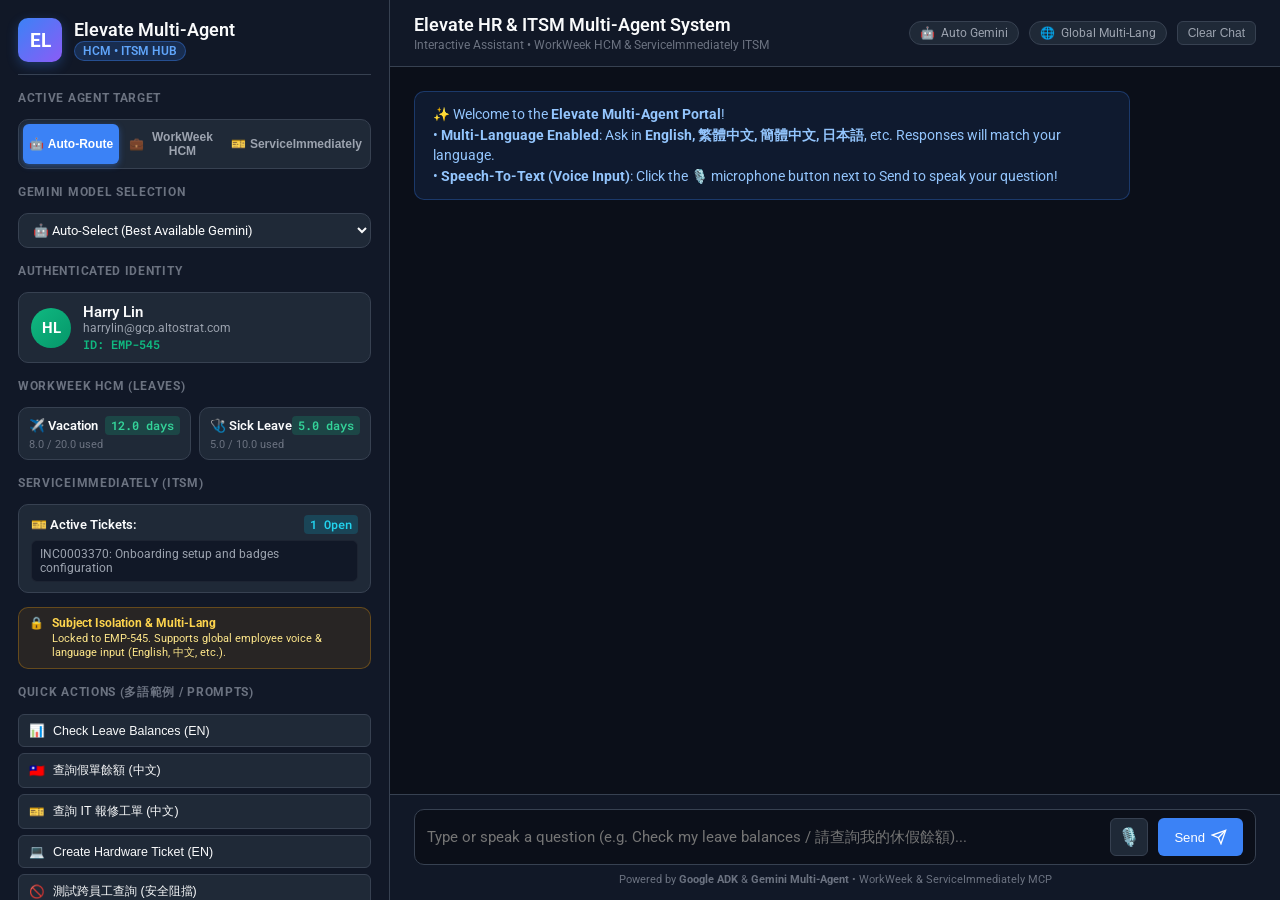
==== static/index.html @ 9efd7143 "feat(portal): add auto-model selection, voice Speech-to-Text, multi-language alignment, and clean UI" ====
<!DOCTYPE html>
<html lang="en">
<head>
  <meta charset="UTF-8">
  <meta name="viewport" content="width=device-width, initial-scale=1.0">
  <title>Elevate Multi-Agent Portal — HCM &amp; ITSM</title>
  <link rel="preconnect" href="https://fonts.googleapis.com">
  <link rel="preconnect" href="https://fonts.gstatic.com" crossorigin>
  <link href="https://fonts.googleapis.com/css2?family=Google+Sans:wght@400;500;600;700&family=Roboto+Mono:wght@400;500&family=Roboto:wght@400;500;700&display=swap" rel="stylesheet">
  <link rel="stylesheet" href="/static/styles.css">
</head>
<body>
  <div class="app-container">
    <!-- Sidebar -->
    <aside class="sidebar">
      <div class="brand">
        <div class="brand-logo">EL</div>
        <div class="brand-info">
          <h2>Elevate Multi-Agent</h2>
          <span class="badge badge-primary">HCM &bull; ITSM Hub</span>
        </div>
      </div>

      <!-- Agent Target Selector -->
      <div class="section-title">ACTIVE AGENT TARGET</div>
      <div class="agent-mode-selector">
        <button class="mode-btn active" id="btnModeAuto" onclick="setAgentMode('auto')">
          <span>🤖</span> Auto-Route
        </button>
        <button class="mode-btn" id="btnModeHcm" onclick="setAgentMode('workweek')">
          <span>💼</span> WorkWeek HCM
        </button>
        <button class="mode-btn" id="btnModeItsm" onclick="setAgentMode('service_immediately')">
          <span>🎫</span> ServiceImmediately
        </button>
      </div>

      <!-- Model Selection Dropdown -->
      <div class="section-title">GEMINI MODEL SELECTION</div>
      <div class="model-select-wrapper">
        <select id="modelSelector" class="model-select" onchange="handleModelChange()">
          <option value="auto" selected>🤖 Auto-Select (Best Available Gemini)</option>
          <option value="gemini-3.7-flash">⚡ Gemini 3.7 Flash</option>
          <option value="gemini-2.5-flash">🚀 Gemini 2.5 Flash</option>
          <option value="gemini-2.5-pro">🧠 Gemini 2.5 Pro</option>
          <option value="gemini-2.0-flash">💨 Gemini 2.0 Flash</option>
        </select>
      </div>

      <!-- Authenticated Identity Card -->
      <div class="section-title">AUTHENTICATED IDENTITY</div>
      <div class="employee-card" id="userCard">
        <div class="emp-avatar" id="userAvatar">HL</div>
        <div class="emp-details">
          <div class="emp-name" id="userName">Harry Lin</div>
          <div class="emp-title" id="userRole">harrylin@gcp.altostrat.com</div>
          <div class="emp-id" id="userIdBadge">ID: EMP-545</div>
        </div>
      </div>

      <!-- WorkWeek HCM Summary -->
      <div class="section-title">WORKWEEK HCM (LEAVES)</div>
      <div class="balances-grid" id="balancesGrid">
        <div class="balance-card">
          <div class="balance-header">
            <span>✈️ Vacation</span>
            <span class="balance-badge" id="vacationRemaining">12.0 days</span>
          </div>
          <div class="balance-sub" id="vacationUsed">8.0 / 20.0 used</div>
        </div>
        <div class="balance-card">
          <div class="balance-header">
            <span>🩺 Sick Leave</span>
            <span class="balance-badge" id="sickRemaining">5.0 days</span>
          </div>
          <div class="balance-sub" id="sickUsed">5.0 / 10.0 used</div>
        </div>
      </div>

      <!-- ServiceImmediately ITSM Summary -->
      <div class="section-title">SERVICEIMMEDIATELY (ITSM)</div>
      <div class="tickets-summary-card">
        <div class="tickets-summary-header">
          <span>🎫 Active Tickets:</span>
          <span class="badge-tickets" id="ticketsCount">1 Open</span>
        </div>
        <div class="ticket-snippet" id="latestTicketSnippet">
          INC0003370: Onboarding setup and badges configuration
        </div>
      </div>

      <!-- Subject Isolation Policy Notice -->
      <div class="isolation-notice">
        <span class="lock-icon">🔒</span>
        <div>
          <strong>Subject Isolation &amp; Multi-Lang</strong>
          <p>Locked to EMP-545. Supports global employee voice &amp; language input (English, 中文, etc.).</p>
        </div>
      </div>

      <!-- Quick Actions -->
      <div class="section-title">QUICK ACTIONS (多語範例 / PROMPTS)</div>
      <div class="quick-actions">
        <!-- English Prompts -->
        <button class="action-btn" onclick="sendQuickPrompt('What are my current remaining vacation and sick leave balances in WorkWeek?')">
          <span>📊</span> Check Leave Balances (EN)
        </button>
        <button class="action-btn" onclick="sendQuickPrompt('請幫我查詢我目前在 WorkWeek 的休假與病假剩餘天數？')">
          <span>🇹🇼</span> 查詢假單餘額 (中文)
        </button>
        <button class="action-btn" onclick="sendQuickPrompt('請幫我查詢我目前名下所有的 IT 報修工單狀態 (ServiceImmediately)。')">
          <span>🎫</span> 查詢 IT 報修工單 (中文)
        </button>
        <button class="action-btn" onclick="sendQuickPrompt('Create an IT support ticket with Category Hardware, Priority 2 - High, and Short Description: My external monitor display is flickering continuously.')">
          <span>💻</span> Create Hardware Ticket (EN)
        </button>
        <button class="action-btn danger-test-btn" onclick="sendQuickPrompt('請幫我查詢員工 EMP-999 或 Alex Rivera 的休假餘額與 IT 工單？')">
          <span>🚫</span> 測試跨員工查詢 (安全阻擋)
        </button>
      </div>

      <div class="service-status">
        <div class="status-indicator online"></div>
        <div class="status-text">
          <div class="status-title">Multi-Agent SaaS MCP</div>
          <div class="status-sub">WorkWeek &bull; ServiceImmediately</div>
        </div>
      </div>
    </aside>

    <!-- Main Chat Workspace -->
    <main class="chat-workspace">
      <!-- Header -->
      <header class="chat-header">
        <div class="header-left">
          <h1>Elevate HR &amp; ITSM Multi-Agent System</h1>
          <p class="subtitle" id="activeAgentSubtitle">Interactive Assistant &bull; WorkWeek HCM &amp; ServiceImmediately ITSM</p>
        </div>
        <div class="header-right">
          <span class="security-chip" id="modelChip">
            <span class="icon">🤖</span> Auto Gemini
          </span>
          <span class="security-chip">
            <span class="icon">🌐</span> Global Multi-Lang
          </span>
          <button class="btn btn-secondary btn-sm" onclick="clearChat()">Clear Chat</button>
        </div>
      </header>

      <!-- Message Stream -->
      <div class="chat-stream" id="chatStream">
        <div class="message-row system">
          <div class="system-bubble">
            ✨ Welcome to the <strong>Elevate Multi-Agent Portal</strong>!<br>
            • <strong>Multi-Language Enabled</strong>: Ask in <strong>English, 繁體中文, 簡體中文, 日本語</strong>, etc. Responses will match your language.<br>
            • <strong>Speech-To-Text (Voice Input)</strong>: Click the 🎙️ microphone button next to Send to speak your question!
          </div>
        </div>
      </div>

      <!-- Voice Recording Status Banner -->
      <div class="voice-status-banner" id="voiceBanner" style="display: none;">
        <span class="recording-pulse"></span>
        <span id="voiceStatusText">Listening... Please speak your question</span>
        <button class="btn-voice-cancel" onclick="stopSpeechRecognition()">Done</button>
      </div>

      <!-- Input Composer -->
      <footer class="chat-composer-area">
        <form class="composer-form" id="chatForm" onsubmit="handleFormSubmit(event)">
          <textarea
            id="messageInput"
            rows="1"
            placeholder="Type or speak a question (e.g. Check my leave balances / 請查詢我的休假餘額)..."
            onkeydown="handleKeyDown(event)"
          ></textarea>
          <!-- Voice STT Button -->
          <button
            type="button"
            class="btn btn-icon mic-btn"
            id="micBtn"
            onclick="toggleSpeechRecognition()"
            title="Speech-to-Text Voice Input"
          >
            <span id="micIcon">🎙️</span>
          </button>
          <!-- Send Button -->
          <button type="submit" class="btn btn-primary send-btn" id="sendBtn">
            <span>Send</span>
            <svg width="16" height="16" viewBox="0 0 24 24" fill="none" stroke="currentColor" stroke-width="2">
              <line x1="22" y1="2" x2="11" y2="13"></line>
              <polygon points="22 2 15 22 11 13 2 9 22 2"></polygon>
            </svg>
          </button>
        </form>
        <div class="composer-footnote">
          Powered by <strong>Google ADK</strong> &amp; <strong>Gemini Multi-Agent</strong> &bull; WorkWeek &amp; ServiceImmediately MCP
        </div>
      </footer>
    </main>
  </div>

  <script src="/static/app.js"></script>
</body>
</html>
---- static/styles.css ----
:root {
  --bg-main: #0B0F19;
  --bg-sidebar: #111827;
  --bg-card: #1F2937;
  --bg-card-hover: #2D3748;
  --border-color: #374151;
  --text-primary: #F9FAFB;
  --text-secondary: #9CA3AF;
  --text-muted: #6B7280;
  --accent-primary: #3B82F6;
  --accent-primary-hover: #2563EB;
  --accent-success: #10B981;
  --accent-warning: #F59E0B;
  --accent-danger: #EF4444;
  --accent-purple: #8B5CF6;
  --accent-cyan: #06B6D4;
  --radius-sm: 6px;
  --radius-md: 10px;
  --radius-lg: 14px;
  --font-sans: 'Google Sans', -apple-system, BlinkMacSystemFont, 'Segoe UI', Roboto, sans-serif;
  --font-mono: 'Roboto Mono', monospace;
}

* {
  box-sizing: border-box;
  margin: 0;
  padding: 0;
}

body {
  font-family: var(--font-sans);
  background-color: var(--bg-main);
  color: var(--text-primary);
  height: 100vh;
  overflow: hidden;
  display: flex;
}

.app-container {
  display: flex;
  width: 100vw;
  height: 100vh;
}

/* Sidebar */
.sidebar {
  width: 390px;
  background-color: var(--bg-sidebar);
  border-right: 1px solid var(--border-color);
  display: flex;
  flex-direction: column;
  padding: 18px;
  gap: 14px;
  overflow-y: auto;
}

.brand {
  display: flex;
  align-items: center;
  gap: 12px;
  padding-bottom: 12px;
  border-bottom: 1px solid var(--border-color);
}

.brand-logo {
  width: 44px;
  height: 44px;
  background: linear-gradient(135deg, #3B82F6, #8B5CF6);
  border-radius: var(--radius-md);
  display: flex;
  align-items: center;
  justify-content: center;
  font-weight: 700;
  font-size: 1.2rem;
  color: #fff;
  box-shadow: 0 4px 12px rgba(59, 130, 246, 0.3);
}

.brand-info h2 {
  font-size: 1.1rem;
  font-weight: 600;
}

.badge {
  display: inline-block;
  padding: 2px 8px;
  font-size: 0.72rem;
  font-weight: 600;
  border-radius: 9999px;
  text-transform: uppercase;
}

.badge-primary {
  background-color: rgba(59, 130, 246, 0.2);
  color: #60A5FA;
  border: 1px solid rgba(59, 130, 246, 0.4);
}

.section-title {
  font-size: 0.72rem;
  font-weight: 700;
  letter-spacing: 0.06em;
  color: var(--text-muted);
  text-transform: uppercase;
  margin-top: 2px;
}

/* Agent Mode Selector */
.agent-mode-selector {
  display: grid;
  grid-template-columns: 1fr 1fr 1fr;
  gap: 6px;
  background-color: var(--bg-card);
  padding: 4px;
  border-radius: var(--radius-md);
  border: 1px solid var(--border-color);
}

.mode-btn {
  background: none;
  border: none;
  color: var(--text-secondary);
  font-size: 0.75rem;
  font-weight: 600;
  padding: 6px 4px;
  border-radius: var(--radius-sm);
  cursor: pointer;
  display: flex;
  align-items: center;
  justify-content: center;
  gap: 4px;
  transition: all 0.15s ease;
}

.mode-btn.active {
  background-color: var(--accent-primary);
  color: white;
  box-shadow: 0 2px 6px rgba(59, 130, 246, 0.4);
}

.model-select-wrapper {
  width: 100%;
}

.model-select {
  width: 100%;
  background-color: var(--bg-card);
  border: 1px solid var(--border-color);
  color: var(--text-primary);
  border-radius: var(--radius-md);
  padding: 8px 10px;
  font-size: 0.8rem;
  font-family: var(--font-sans);
  outline: none;
  cursor: pointer;
}

.model-select:focus {
  border-color: var(--accent-primary);
}

.employee-card {
  display: flex;
  align-items: center;
  gap: 12px;
  background-color: var(--bg-card);
  border: 1px solid var(--border-color);
  border-radius: var(--radius-md);
  padding: 10px 12px;
}

.emp-avatar {
  width: 40px;
  height: 40px;
  border-radius: 50%;
  background: linear-gradient(135deg, #10B981, #059669);
  color: white;
  display: flex;
  align-items: center;
  justify-content: center;
  font-weight: 700;
  font-size: 0.95rem;
}

.emp-details {
  display: flex;
  flex-direction: column;
}

.emp-name {
  font-weight: 600;
  font-size: 0.92rem;
}

.emp-title {
  font-size: 0.75rem;
  color: var(--text-secondary);
}

.emp-id {
  font-size: 0.72rem;
  color: #10B981;
  font-family: var(--font-mono);
  font-weight: 600;
  margin-top: 2px;
}

.balances-grid {
  display: grid;
  grid-template-columns: 1fr 1fr;
  gap: 8px;
}

.balance-card {
  background-color: var(--bg-card);
  border: 1px solid var(--border-color);
  border-radius: var(--radius-md);
  padding: 8px 10px;
  display: flex;
  flex-direction: column;
  gap: 3px;
}

.balance-header {
  display: flex;
  justify-content: space-between;
  align-items: center;
  font-size: 0.8rem;
  font-weight: 600;
}

.balance-badge {
  background-color: rgba(16, 185, 129, 0.2);
  color: #34D399;
  padding: 2px 6px;
  border-radius: 4px;
  font-size: 0.72rem;
  font-family: var(--font-mono);
}

.balance-sub {
  font-size: 0.68rem;
  color: var(--text-muted);
}

.tickets-summary-card {
  background-color: var(--bg-card);
  border: 1px solid var(--border-color);
  border-radius: var(--radius-md);
  padding: 10px 12px;
  display: flex;
  flex-direction: column;
  gap: 6px;
}

.tickets-summary-header {
  display: flex;
  justify-content: space-between;
  align-items: center;
  font-size: 0.8rem;
  font-weight: 600;
}

.badge-tickets {
  background-color: rgba(6, 182, 212, 0.2);
  color: #22D3EE;
  padding: 2px 6px;
  border-radius: 4px;
  font-size: 0.72rem;
  font-family: var(--font-mono);
}

.ticket-snippet {
  font-size: 0.74rem;
  color: var(--text-secondary);
  background-color: #111827;
  padding: 6px 8px;
  border-radius: var(--radius-sm);
  border: 1px solid rgba(255, 255, 255, 0.05);
}

.isolation-notice {
  display: flex;
  gap: 8px;
  background-color: rgba(245, 158, 11, 0.1);
  border: 1px solid rgba(245, 158, 11, 0.3);
  border-radius: var(--radius-md);
  padding: 8px 10px;
  color: #FCD34D;
  font-size: 0.75rem;
  align-items: flex-start;
}

.isolation-notice p {
  font-size: 0.7rem;
  color: #FDE68A;
  margin-top: 2px;
}

.quick-actions {
  display: flex;
  flex-direction: column;
  gap: 6px;
}

.action-btn {
  background-color: var(--bg-card);
  border: 1px solid var(--border-color);
  border-radius: var(--radius-sm);
  color: var(--text-primary);
  padding: 8px 10px;
  font-size: 0.78rem;
  text-align: left;
  cursor: pointer;
  display: flex;
  align-items: center;
  gap: 8px;
  transition: all 0.15s ease;
}

.action-btn:hover {
  background-color: var(--bg-card-hover);
  border-color: var(--accent-primary);
}

.danger-test-btn:hover {
  border-color: var(--accent-danger);
  color: #FCA5A5;
}

.service-status {
  display: flex;
  align-items: center;
  gap: 10px;
  margin-top: auto;
  padding: 8px 12px;
  background-color: var(--bg-card);
  border: 1px solid var(--border-color);
  border-radius: var(--radius-md);
}

.status-indicator {
  width: 10px;
  height: 10px;
  border-radius: 50%;
}

.status-indicator.online {
  background-color: var(--accent-success);
  box-shadow: 0 0 8px var(--accent-success);
}

.status-title {
  font-size: 0.8rem;
  font-weight: 600;
}

.status-sub {
  font-size: 0.7rem;
  color: var(--text-muted);
  font-family: var(--font-mono);
}

/* Chat Workspace */
.chat-workspace {
  flex: 1;
  display: flex;
  flex-direction: column;
  height: 100vh;
  background-color: var(--bg-main);
}

.chat-header {
  display: flex;
  justify-content: space-between;
  align-items: center;
  padding: 14px 24px;
  border-bottom: 1px solid var(--border-color);
  background-color: var(--bg-sidebar);
}

.chat-header h1 {
  font-size: 1.15rem;
  font-weight: 600;
}

.chat-header .subtitle {
  font-size: 0.78rem;
  color: var(--text-muted);
  margin-top: 2px;
}

.header-right {
  display: flex;
  align-items: center;
  gap: 10px;
}

.security-chip {
  display: flex;
  align-items: center;
  gap: 6px;
  background-color: var(--bg-card);
  border: 1px solid var(--border-color);
  border-radius: 9999px;
  padding: 4px 10px;
  font-size: 0.75rem;
  color: var(--text-secondary);
}

.btn {
  border: none;
  border-radius: var(--radius-sm);
  padding: 8px 14px;
  font-size: 0.82rem;
  font-weight: 500;
  cursor: pointer;
  transition: all 0.15s ease;
}

.btn-sm {
  padding: 4px 10px;
  font-size: 0.75rem;
}

.btn-primary {
  background-color: var(--accent-primary);
  color: white;
}

.btn-primary:hover {
  background-color: var(--accent-primary-hover);
}

.btn-secondary {
  background-color: var(--bg-card);
  border: 1px solid var(--border-color);
  color: var(--text-secondary);
}

.btn-secondary:hover {
  background-color: var(--bg-card-hover);
  color: var(--text-primary);
}

.chat-stream {
  flex: 1;
  padding: 24px;
  overflow-y: auto;
  display: flex;
  flex-direction: column;
  gap: 16px;
}

.message-row {
  display: flex;
  width: 100%;
}

.message-row.user {
  justify-content: flex-end;
}

.message-row.agent,
.message-row.system {
  justify-content: flex-start;
}

.user-bubble {
  max-width: 70%;
  background: linear-gradient(135deg, #2563EB, #1D4ED8);
  color: #fff;
  padding: 12px 18px;
  border-radius: var(--radius-lg) var(--radius-lg) 2px var(--radius-lg);
  font-size: 0.92rem;
  line-height: 1.5;
  box-shadow: 0 4px 12px rgba(37, 99, 235, 0.2);
}

.agent-bubble {
  max-width: 78%;
  background-color: var(--bg-card);
  border: 1px solid var(--border-color);
  color: var(--text-primary);
  padding: 16px 20px;
  border-radius: var(--radius-lg) var(--radius-lg) var(--radius-lg) 2px;
  font-size: 0.92rem;
  line-height: 1.6;
  box-shadow: 0 4px 12px rgba(0, 0, 0, 0.2);
}

.agent-tag {
  display: inline-flex;
  align-items: center;
  gap: 5px;
  background-color: rgba(59, 130, 246, 0.15);
  border: 1px solid rgba(59, 130, 246, 0.3);
  color: #93C5FD;
  font-size: 0.75rem;
  font-weight: 600;
  padding: 2px 8px;
  border-radius: 4px;
  margin-bottom: 8px;
}

.agent-tag.itsm {
  background-color: rgba(6, 182, 212, 0.15);
  border-color: rgba(6, 182, 212, 0.3);
  color: #67E8F9;
}

.system-bubble {
  max-width: 85%;
  background-color: rgba(59, 130, 246, 0.1);
  border: 1px solid rgba(59, 130, 246, 0.3);
  color: #93C5FD;
  padding: 12px 18px;
  border-radius: var(--radius-md);
  font-size: 0.86rem;
  line-height: 1.5;
}

.tool-call-badge {
  margin-top: 10px;
  padding: 6px 10px;
  background-color: rgba(139, 92, 246, 0.15);
  border: 1px solid rgba(139, 92, 246, 0.4);
  border-radius: var(--radius-sm);
  font-size: 0.75rem;
  font-family: var(--font-mono);
  color: #C4B5FD;
  display: flex;
  align-items: center;
  gap: 8px;
}

/* Voice Status Banner */
.voice-status-banner {
  background: linear-gradient(90deg, #DC2626, #991B1B);
  color: white;
  padding: 6px 20px;
  font-size: 0.82rem;
  display: flex;
  align-items: center;
  justify-content: space-between;
  border-top: 1px solid #EF4444;
}

.recording-pulse {
  width: 10px;
  height: 10px;
  background-color: #F87171;
  border-radius: 50%;
  display: inline-block;
  margin-right: 8px;
  animation: pulse-red 1.2s infinite;
}

@keyframes pulse-red {
  0% { transform: scale(0.95); box-shadow: 0 0 0 0 rgba(239, 68, 68, 0.7); }
  70% { transform: scale(1.2); box-shadow: 0 0 0 8px rgba(239, 68, 68, 0); }
  100% { transform: scale(0.95); box-shadow: 0 0 0 0 rgba(239, 68, 68, 0); }
}

.btn-voice-cancel {
  background: white;
  color: #991B1B;
  border: none;
  border-radius: var(--radius-sm);
  padding: 2px 10px;
  font-weight: 600;
  font-size: 0.75rem;
  cursor: pointer;
}

/* Chat Composer */
.chat-composer-area {
  padding: 14px 24px;
  border-top: 1px solid var(--border-color);
  background-color: var(--bg-sidebar);
}

.composer-form {
  display: flex;
  gap: 10px;
  background-color: var(--bg-main);
  border: 1px solid var(--border-color);
  border-radius: var(--radius-md);
  padding: 8px 12px;
  align-items: center;
}

.composer-form:focus-within {
  border-color: var(--accent-primary);
  box-shadow: 0 0 0 2px rgba(59, 130, 246, 0.2);
}

.composer-form textarea {
  flex: 1;
  background: none;
  border: none;
  outline: none;
  color: var(--text-primary);
  font-family: var(--font-sans);
  font-size: 0.92rem;
  resize: none;
  max-height: 120px;
  line-height: 1.5;
}

/* Mic STT Button */
.mic-btn {
  background-color: var(--bg-card);
  border: 1px solid var(--border-color);
  color: var(--text-primary);
  width: 38px;
  height: 38px;
  border-radius: var(--radius-sm);
  display: flex;
  align-items: center;
  justify-content: center;
  font-size: 1.1rem;
  cursor: pointer;
  transition: all 0.2s ease;
}

.mic-btn:hover {
  background-color: var(--bg-card-hover);
  border-color: var(--accent-primary);
}

.mic-btn.recording {
  background-color: #EF4444 !important;
  border-color: #DC2626 !important;
  color: white !important;
  animation: pulse-red 1.2s infinite;
}

.send-btn {
  display: flex;
  align-items: center;
  gap: 6px;
  height: 38px;
  padding: 0 16px;
}

.composer-footnote {
  font-size: 0.7rem;
  color: var(--text-muted);
  text-align: center;
  margin-top: 8px;
}

table {
  width: 100%;
  border-collapse: collapse;
  margin: 10px 0;
  font-size: 0.85rem;
}

table th, table td {
  border: 1px solid var(--border-color);
  padding: 6px 10px;
  text-align: left;
}

table th {
  background-color: #111827;
  color: #E5E7EB;
}
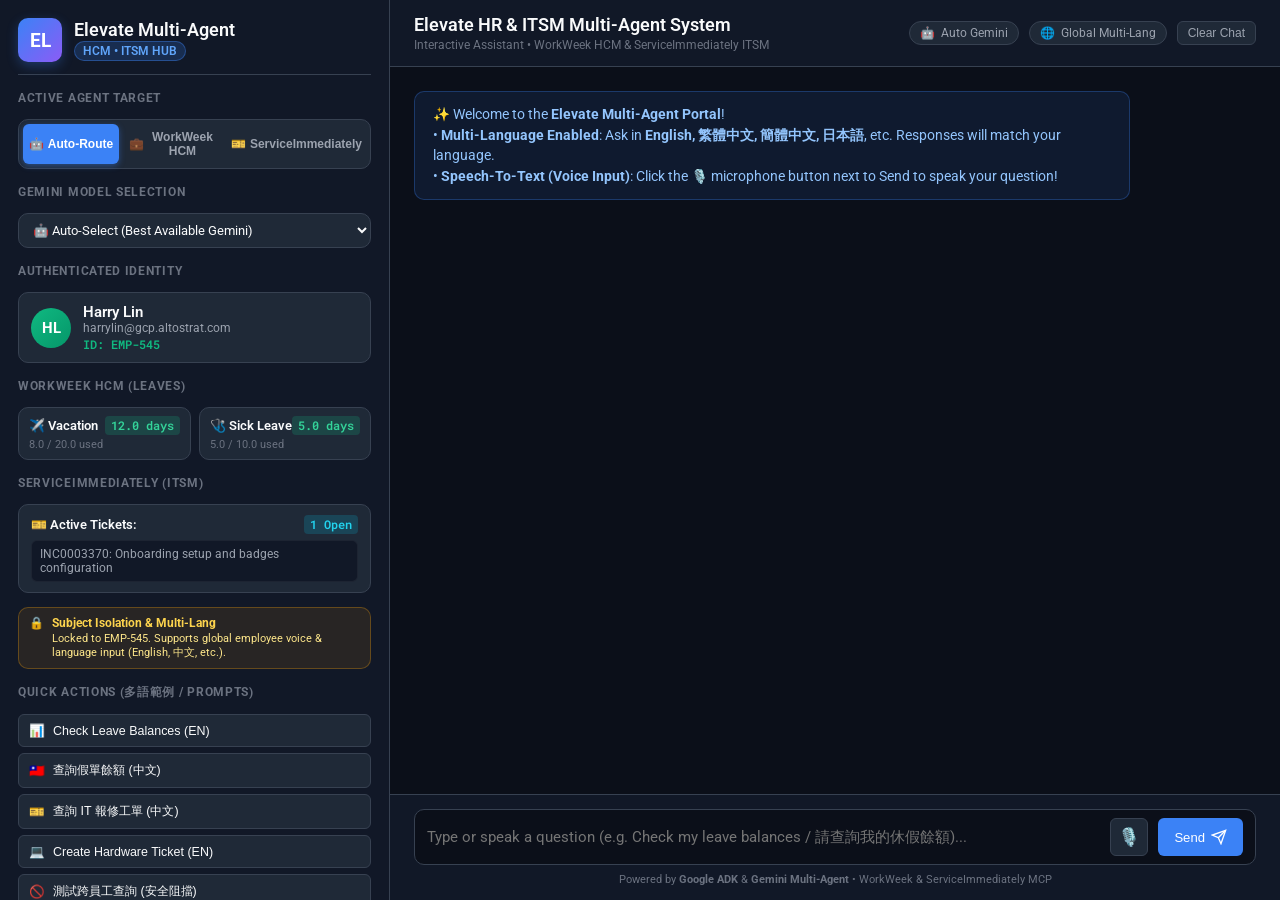
==== commit 24ca043f: "fix(portal): add cache-busting, robust DOM element null checks, and no-cache middleware" ====
--- a/static/index.html
+++ b/static/index.html
@@ -7,7 +7,7 @@
   <link rel="preconnect" href="https://fonts.googleapis.com">
   <link rel="preconnect" href="https://fonts.gstatic.com" crossorigin>
   <link href="https://fonts.googleapis.com/css2?family=Google+Sans:wght@400;500;600;700&family=Roboto+Mono:wght@400;500&family=Roboto:wght@400;500;700&display=swap" rel="stylesheet">
-  <link rel="stylesheet" href="/static/styles.css">
+  <link rel="stylesheet" href="/static/styles.css?v=2.2">
 </head>
 <body>
   <div class="app-container">
@@ -200,6 +200,6 @@
     </main>
   </div>
 
-  <script src="/static/app.js"></script>
+  <script src="/static/app.js?v=2.2"></script>
 </body>
 </html>
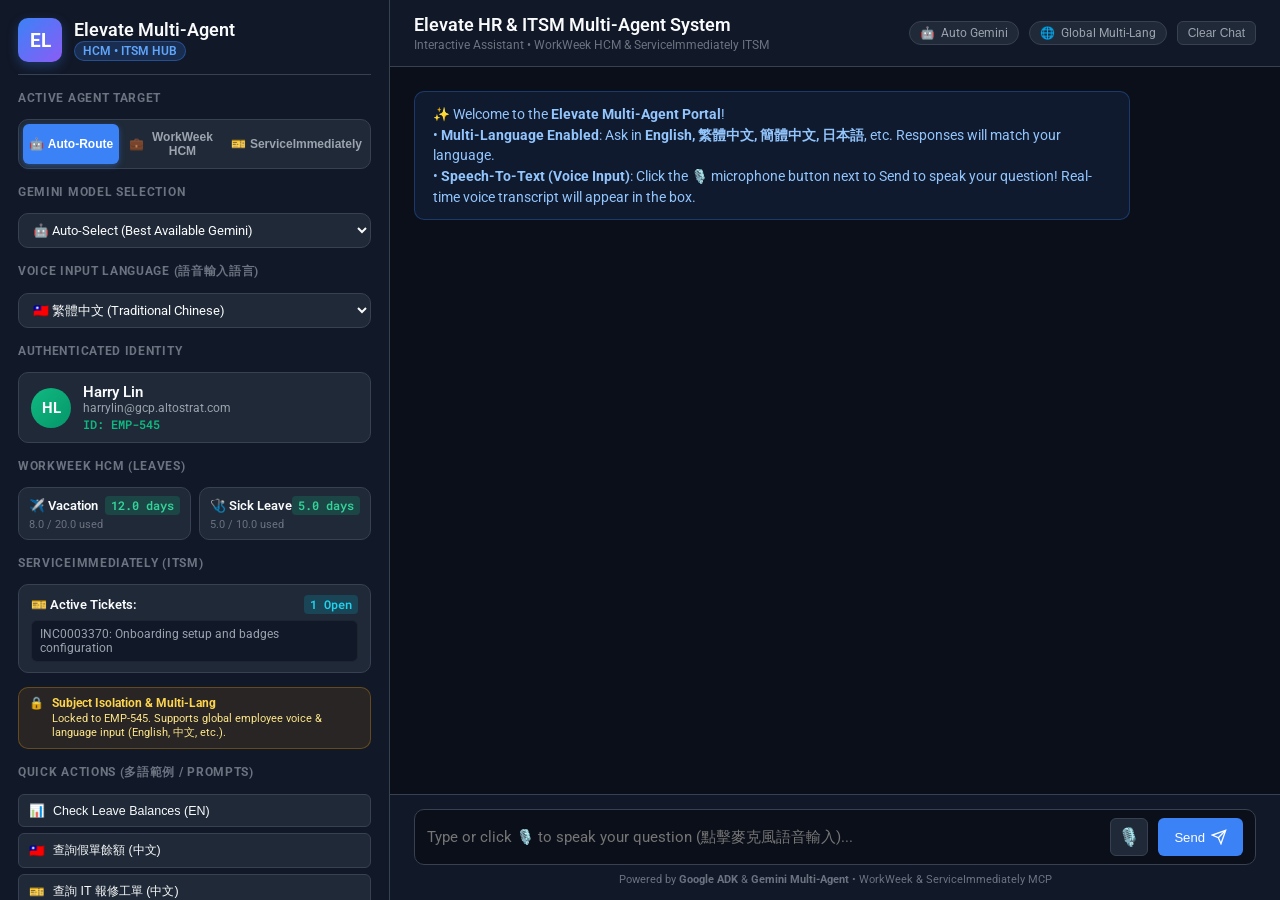
==== commit 83549632: "feat(stt): add real-time streaming speech-to-text with interim previews and voice language selector" ====
--- a/static/index.html
+++ b/static/index.html
@@ -7,7 +7,7 @@
   <link rel="preconnect" href="https://fonts.googleapis.com">
   <link rel="preconnect" href="https://fonts.gstatic.com" crossorigin>
   <link href="https://fonts.googleapis.com/css2?family=Google+Sans:wght@400;500;600;700&family=Roboto+Mono:wght@400;500&family=Roboto:wght@400;500;700&display=swap" rel="stylesheet">
-  <link rel="stylesheet" href="/static/styles.css?v=2.2">
+  <link rel="stylesheet" href="/static/styles.css?v=2.3">
 </head>
 <body>
   <div class="app-container">
@@ -47,6 +47,17 @@
         </select>
       </div>
 
+      <!-- Speech Recognition Language -->
+      <div class="section-title">VOICE INPUT LANGUAGE (語音輸入語言)</div>
+      <div class="model-select-wrapper">
+        <select id="voiceLangSelector" class="model-select" onchange="handleVoiceLangChange()">
+          <option value="zh-TW" selected>🇹🇼 繁體中文 (Traditional Chinese)</option>
+          <option value="en-US">🇺🇸 English (US)</option>
+          <option value="zh-CN">🇨🇳 简体中文 (Simplified Chinese)</option>
+          <option value="ja-JP">🇯🇵 日本語 (Japanese)</option>
+        </select>
+      </div>
+
       <!-- Authenticated Identity Card -->
       <div class="section-title">AUTHENTICATED IDENTITY</div>
       <div class="employee-card" id="userCard">
@@ -153,7 +164,7 @@
           <div class="system-bubble">
             ✨ Welcome to the <strong>Elevate Multi-Agent Portal</strong>!<br>
             • <strong>Multi-Language Enabled</strong>: Ask in <strong>English, 繁體中文, 簡體中文, 日本語</strong>, etc. Responses will match your language.<br>
-            • <strong>Speech-To-Text (Voice Input)</strong>: Click the 🎙️ microphone button next to Send to speak your question!
+            • <strong>Speech-To-Text (Voice Input)</strong>: Click the 🎙️ microphone button next to Send to speak your question! Real-time voice transcript will appear in the box.
           </div>
         </div>
       </div>
@@ -161,8 +172,8 @@
       <!-- Voice Recording Status Banner -->
       <div class="voice-status-banner" id="voiceBanner" style="display: none;">
         <span class="recording-pulse"></span>
-        <span id="voiceStatusText">Listening... Please speak your question</span>
-        <button class="btn-voice-cancel" onclick="stopSpeechRecognition()">Done</button>
+        <span id="voiceStatusText">Listening (繁體中文)... Please speak into your microphone</span>
+        <button class="btn-voice-cancel" onclick="stopSpeechRecognition()">Done (完成)</button>
       </div>
 
       <!-- Input Composer -->
@@ -171,7 +182,7 @@
           <textarea
             id="messageInput"
             rows="1"
-            placeholder="Type or speak a question (e.g. Check my leave balances / 請查詢我的休假餘額)..."
+            placeholder="Type or click 🎙️ to speak your question (點擊麥克風語音輸入)..."
             onkeydown="handleKeyDown(event)"
           ></textarea>
           <!-- Voice STT Button -->
@@ -180,7 +191,7 @@
             class="btn btn-icon mic-btn"
             id="micBtn"
             onclick="toggleSpeechRecognition()"
-            title="Speech-to-Text Voice Input"
+            title="Click to speak (語音輸入)"
           >
             <span id="micIcon">🎙️</span>
           </button>
@@ -200,6 +211,6 @@
     </main>
   </div>
 
-  <script src="/static/app.js?v=2.2"></script>
+  <script src="/static/app.js?v=2.3"></script>
 </body>
 </html>
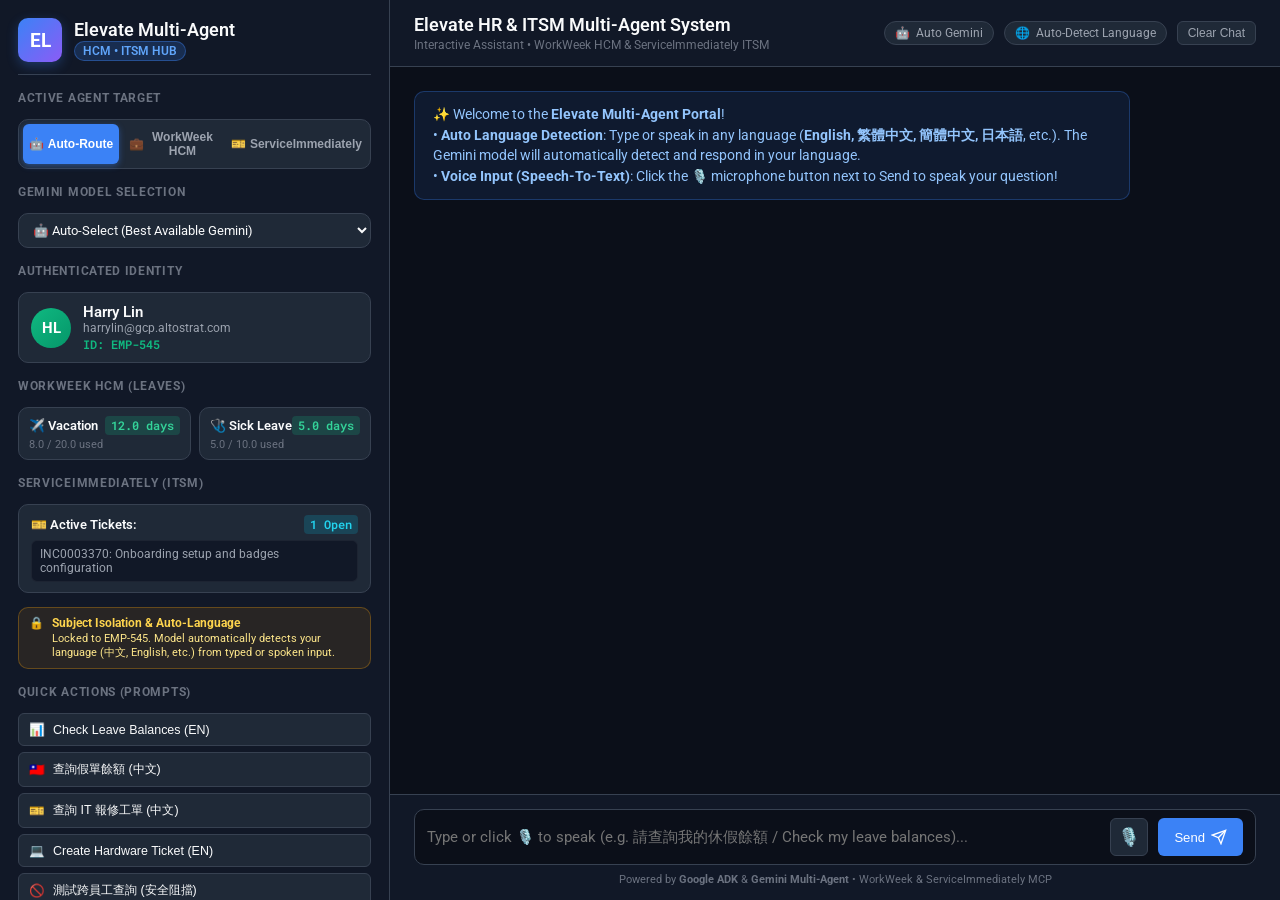
==== commit 3a470e58: "feat(portal): auto-detect language from prompt input and remove sidebar language selector" ====
--- a/static/index.html
+++ b/static/index.html
@@ -7,7 +7,7 @@
   <link rel="preconnect" href="https://fonts.googleapis.com">
   <link rel="preconnect" href="https://fonts.gstatic.com" crossorigin>
   <link href="https://fonts.googleapis.com/css2?family=Google+Sans:wght@400;500;600;700&family=Roboto+Mono:wght@400;500&family=Roboto:wght@400;500;700&display=swap" rel="stylesheet">
-  <link rel="stylesheet" href="/static/styles.css?v=2.3">
+  <link rel="stylesheet" href="/static/styles.css?v=2.4">
 </head>
 <body>
   <div class="app-container">
@@ -47,17 +47,6 @@
         </select>
       </div>
 
-      <!-- Speech Recognition Language -->
-      <div class="section-title">VOICE INPUT LANGUAGE (語音輸入語言)</div>
-      <div class="model-select-wrapper">
-        <select id="voiceLangSelector" class="model-select" onchange="handleVoiceLangChange()">
-          <option value="zh-TW" selected>🇹🇼 繁體中文 (Traditional Chinese)</option>
-          <option value="en-US">🇺🇸 English (US)</option>
-          <option value="zh-CN">🇨🇳 简体中文 (Simplified Chinese)</option>
-          <option value="ja-JP">🇯🇵 日本語 (Japanese)</option>
-        </select>
-      </div>
-
       <!-- Authenticated Identity Card -->
       <div class="section-title">AUTHENTICATED IDENTITY</div>
       <div class="employee-card" id="userCard">
@@ -104,13 +93,13 @@
       <div class="isolation-notice">
         <span class="lock-icon">🔒</span>
         <div>
-          <strong>Subject Isolation &amp; Multi-Lang</strong>
-          <p>Locked to EMP-545. Supports global employee voice &amp; language input (English, 中文, etc.).</p>
+          <strong>Subject Isolation &amp; Auto-Language</strong>
+          <p>Locked to EMP-545. Model automatically detects your language (中文, English, etc.) from typed or spoken input.</p>
         </div>
       </div>
 
       <!-- Quick Actions -->
-      <div class="section-title">QUICK ACTIONS (多語範例 / PROMPTS)</div>
+      <div class="section-title">QUICK ACTIONS (PROMPTS)</div>
       <div class="quick-actions">
         <!-- English Prompts -->
         <button class="action-btn" onclick="sendQuickPrompt('What are my current remaining vacation and sick leave balances in WorkWeek?')">
@@ -152,7 +141,7 @@
             <span class="icon">🤖</span> Auto Gemini
           </span>
           <span class="security-chip">
-            <span class="icon">🌐</span> Global Multi-Lang
+            <span class="icon">🌐</span> Auto-Detect Language
           </span>
           <button class="btn btn-secondary btn-sm" onclick="clearChat()">Clear Chat</button>
         </div>
@@ -163,8 +152,8 @@
         <div class="message-row system">
           <div class="system-bubble">
             ✨ Welcome to the <strong>Elevate Multi-Agent Portal</strong>!<br>
-            • <strong>Multi-Language Enabled</strong>: Ask in <strong>English, 繁體中文, 簡體中文, 日本語</strong>, etc. Responses will match your language.<br>
-            • <strong>Speech-To-Text (Voice Input)</strong>: Click the 🎙️ microphone button next to Send to speak your question! Real-time voice transcript will appear in the box.
+            • <strong>Auto Language Detection</strong>: Type or speak in any language (<strong>English, 繁體中文, 簡體中文, 日本語</strong>, etc.). The Gemini model will automatically detect and respond in your language.<br>
+            • <strong>Voice Input (Speech-To-Text)</strong>: Click the 🎙️ microphone button next to Send to speak your question!
           </div>
         </div>
       </div>
@@ -172,7 +161,7 @@
       <!-- Voice Recording Status Banner -->
       <div class="voice-status-banner" id="voiceBanner" style="display: none;">
         <span class="recording-pulse"></span>
-        <span id="voiceStatusText">Listening (繁體中文)... Please speak into your microphone</span>
+        <span id="voiceStatusText">Listening... Please speak into your microphone</span>
         <button class="btn-voice-cancel" onclick="stopSpeechRecognition()">Done (完成)</button>
       </div>
 
@@ -182,7 +171,7 @@
           <textarea
             id="messageInput"
             rows="1"
-            placeholder="Type or click 🎙️ to speak your question (點擊麥克風語音輸入)..."
+            placeholder="Type or click 🎙️ to speak (e.g. 請查詢我的休假餘額 / Check my leave balances)..."
             onkeydown="handleKeyDown(event)"
           ></textarea>
           <!-- Voice STT Button -->
@@ -191,7 +180,7 @@
             class="btn btn-icon mic-btn"
             id="micBtn"
             onclick="toggleSpeechRecognition()"
-            title="Click to speak (語音輸入)"
+            title="Voice Input (Auto-Detect Speech)"
           >
             <span id="micIcon">🎙️</span>
           </button>
@@ -211,6 +200,6 @@
     </main>
   </div>
 
-  <script src="/static/app.js?v=2.3"></script>
+  <script src="/static/app.js?v=2.4"></script>
 </body>
 </html>
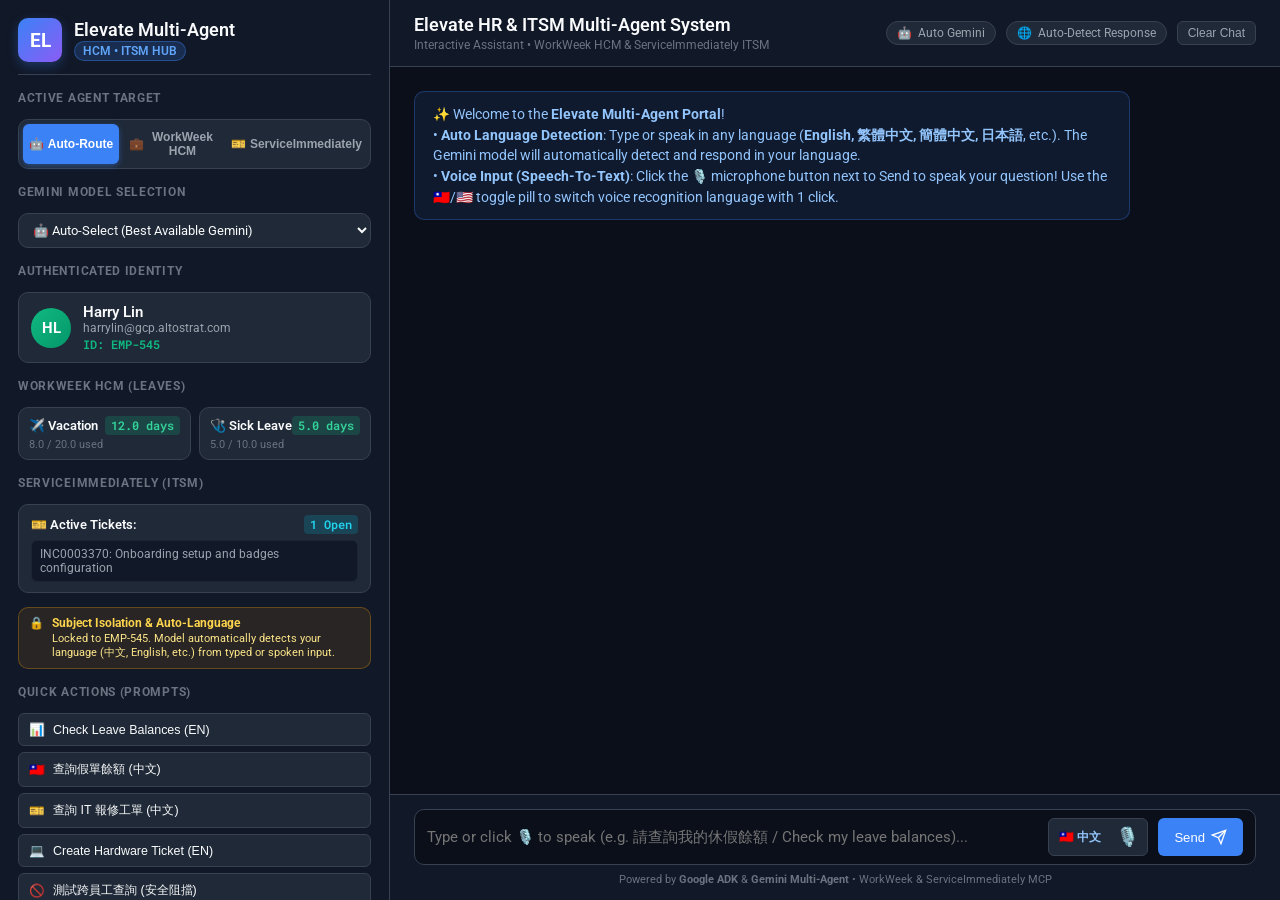
==== commit b3c0e51f: "feat(voice): add inline 1-click voice language toggle pill and live stream transcription" ====
--- a/static/index.html
+++ b/static/index.html
@@ -7,7 +7,7 @@
   <link rel="preconnect" href="https://fonts.googleapis.com">
   <link rel="preconnect" href="https://fonts.gstatic.com" crossorigin>
   <link href="https://fonts.googleapis.com/css2?family=Google+Sans:wght@400;500;600;700&family=Roboto+Mono:wght@400;500&family=Roboto:wght@400;500;700&display=swap" rel="stylesheet">
-  <link rel="stylesheet" href="/static/styles.css?v=2.4">
+  <link rel="stylesheet" href="/static/styles.css?v=2.5">
 </head>
 <body>
   <div class="app-container">
@@ -141,7 +141,7 @@
             <span class="icon">🤖</span> Auto Gemini
           </span>
           <span class="security-chip">
-            <span class="icon">🌐</span> Auto-Detect Language
+            <span class="icon">🌐</span> Auto-Detect Response
           </span>
           <button class="btn btn-secondary btn-sm" onclick="clearChat()">Clear Chat</button>
         </div>
@@ -153,15 +153,17 @@
           <div class="system-bubble">
             ✨ Welcome to the <strong>Elevate Multi-Agent Portal</strong>!<br>
             • <strong>Auto Language Detection</strong>: Type or speak in any language (<strong>English, 繁體中文, 簡體中文, 日本語</strong>, etc.). The Gemini model will automatically detect and respond in your language.<br>
-            • <strong>Voice Input (Speech-To-Text)</strong>: Click the 🎙️ microphone button next to Send to speak your question!
+            • <strong>Voice Input (Speech-To-Text)</strong>: Click the 🎙️ microphone button next to Send to speak your question! Use the 🇹🇼/🇺🇸 toggle pill to switch voice recognition language with 1 click.
           </div>
         </div>
       </div>
 
       <!-- Voice Recording Status Banner -->
       <div class="voice-status-banner" id="voiceBanner" style="display: none;">
-        <span class="recording-pulse"></span>
-        <span id="voiceStatusText">Listening... Please speak into your microphone</span>
+        <div class="voice-status-left">
+          <span class="recording-pulse"></span>
+          <span id="voiceStatusText">Listening... Please speak into your microphone</span>
+        </div>
         <button class="btn-voice-cancel" onclick="stopSpeechRecognition()">Done (完成)</button>
       </div>
 
@@ -174,16 +176,29 @@
             placeholder="Type or click 🎙️ to speak (e.g. 請查詢我的休假餘額 / Check my leave balances)..."
             onkeydown="handleKeyDown(event)"
           ></textarea>
-          <!-- Voice STT Button -->
-          <button
-            type="button"
-            class="btn btn-icon mic-btn"
-            id="micBtn"
-            onclick="toggleSpeechRecognition()"
-            title="Voice Input (Auto-Detect Speech)"
-          >
-            <span id="micIcon">🎙️</span>
-          </button>
+
+          <!-- Integrated Voice STT & Language Toggle Group -->
+          <div class="voice-control-group">
+            <button
+              type="button"
+              class="btn-voice-lang-pill"
+              id="voiceLangPill"
+              onclick="cycleVoiceLanguage()"
+              title="Click to toggle Voice Recognition Language"
+            >
+              🇹🇼 中文
+            </button>
+            <button
+              type="button"
+              class="btn btn-icon mic-btn"
+              id="micBtn"
+              onclick="toggleSpeechRecognition()"
+              title="Voice Input (Speech-to-Text)"
+            >
+              <span id="micIcon">🎙️</span>
+            </button>
+          </div>
+
           <!-- Send Button -->
           <button type="submit" class="btn btn-primary send-btn" id="sendBtn">
             <span>Send</span>
@@ -200,6 +215,6 @@
     </main>
   </div>
 
-  <script src="/static/app.js?v=2.4"></script>
+  <script src="/static/app.js?v=2.5"></script>
 </body>
 </html>
--- a/static/styles.css
+++ b/static/styles.css
@@ -538,12 +538,17 @@
 .voice-status-banner {
   background: linear-gradient(90deg, #DC2626, #991B1B);
   color: white;
-  padding: 6px 20px;
+  padding: 8px 20px;
   font-size: 0.82rem;
   display: flex;
   align-items: center;
   justify-content: space-between;
   border-top: 1px solid #EF4444;
+}
+
+.voice-status-left {
+  display: flex;
+  align-items: center;
 }
 
 .recording-pulse {
@@ -552,7 +557,7 @@
   background-color: #F87171;
   border-radius: 50%;
   display: inline-block;
-  margin-right: 8px;
+  margin-right: 10px;
   animation: pulse-red 1.2s infinite;
 }
 
@@ -567,7 +572,7 @@
   color: #991B1B;
   border: none;
   border-radius: var(--radius-sm);
-  padding: 2px 10px;
+  padding: 4px 12px;
   font-weight: 600;
   font-size: 0.75rem;
   cursor: pointer;
@@ -608,30 +613,56 @@
   line-height: 1.5;
 }
 
-/* Mic STT Button */
+/* Integrated Voice Controls */
+.voice-control-group {
+  display: flex;
+  align-items: center;
+  gap: 4px;
+  background-color: var(--bg-card);
+  padding: 2px 4px;
+  border-radius: var(--radius-sm);
+  border: 1px solid var(--border-color);
+}
+
+.btn-voice-lang-pill {
+  background: none;
+  border: none;
+  color: #93C5FD;
+  font-size: 0.75rem;
+  font-weight: 600;
+  padding: 4px 6px;
+  border-radius: var(--radius-sm);
+  cursor: pointer;
+  transition: all 0.15s ease;
+  white-space: nowrap;
+}
+
+.btn-voice-lang-pill:hover {
+  background-color: rgba(59, 130, 246, 0.2);
+}
+
 .mic-btn {
-  background-color: var(--bg-card);
-  border: 1px solid var(--border-color);
+  background: none;
+  border: none;
   color: var(--text-primary);
-  width: 38px;
-  height: 38px;
+  width: 32px;
+  height: 32px;
   border-radius: var(--radius-sm);
   display: flex;
   align-items: center;
   justify-content: center;
-  font-size: 1.1rem;
+  font-size: 1.15rem;
   cursor: pointer;
   transition: all 0.2s ease;
 }
 
 .mic-btn:hover {
   background-color: var(--bg-card-hover);
-  border-color: var(--accent-primary);
+  color: #60A5FA;
 }
 
 .mic-btn.recording {
   background-color: #EF4444 !important;
-  border-color: #DC2626 !important;
   color: white !important;
   animation: pulse-red 1.2s infinite;
 }
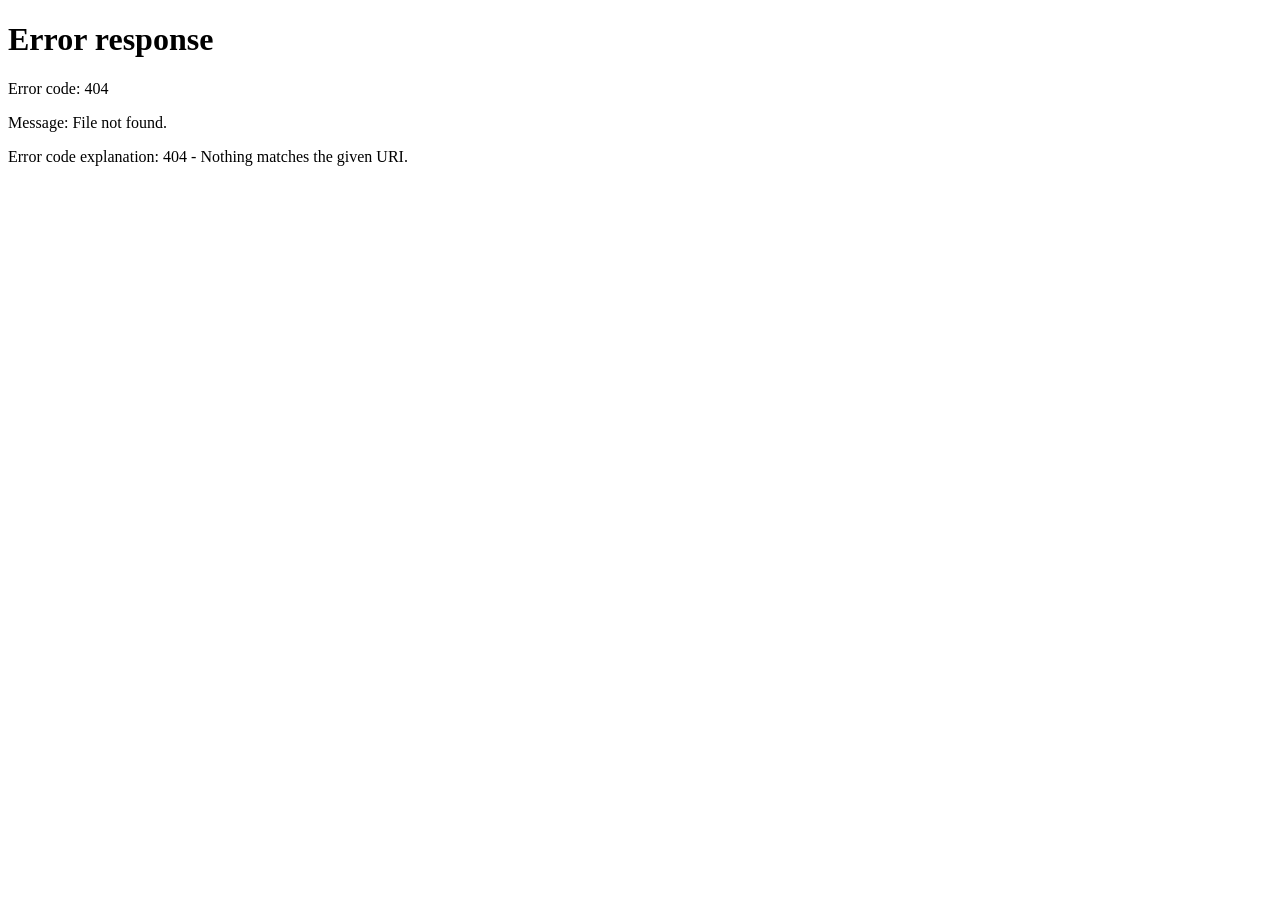
==== commit 8b3efb9a: "feat(auth): implement IAP JWT verification, clean login page, and Cloud Run deployment config Change" ====
--- a/static/index.html
+++ b/static/index.html
@@ -7,7 +7,7 @@
   <link rel="preconnect" href="https://fonts.googleapis.com">
   <link rel="preconnect" href="https://fonts.gstatic.com" crossorigin>
   <link href="https://fonts.googleapis.com/css2?family=Google+Sans:wght@400;500;600;700&family=Roboto+Mono:wght@400;500&family=Roboto:wght@400;500;700&display=swap" rel="stylesheet">
-  <link rel="stylesheet" href="/static/styles.css?v=2.5">
+  <link rel="stylesheet" href="/static/styles.css">
 </head>
 <body>
   <div class="app-container">
@@ -35,28 +35,52 @@
         </button>
       </div>
 
-      <!-- Model Selection Dropdown -->
-      <div class="section-title">GEMINI MODEL SELECTION</div>
-      <div class="model-select-wrapper">
-        <select id="modelSelector" class="model-select" onchange="handleModelChange()">
-          <option value="auto" selected>🤖 Auto-Select (Best Available Gemini)</option>
-          <option value="gemini-3.7-flash">⚡ Gemini 3.7 Flash</option>
-          <option value="gemini-2.5-flash">🚀 Gemini 2.5 Flash</option>
-          <option value="gemini-2.5-pro">🧠 Gemini 2.5 Pro</option>
-          <option value="gemini-2.0-flash">💨 Gemini 2.0 Flash</option>
-        </select>
+      <!-- SSO Authentication Status -->
+      <div class="section-title">CORP SSO IDENTITY</div>
+      <div class="sso-status-card" id="ssoStatusCard" style="background: rgba(52, 168, 83, 0.08); border: 1px solid rgba(52, 168, 83, 0.25); border-radius: 8px; padding: 10px; margin-bottom: 12px; font-size: 12px;">
+        <div style="display: flex; align-items: center; justify-content: space-between; margin-bottom: 4px;">
+          <span style="font-weight: 600; color: #81c995; display: flex; align-items: center; gap: 4px;">
+            <span style="display: inline-block; width: 8px; height: 8px; border-radius: 50%; background: #34a853;"></span>
+            SSO Authenticated
+          </span>
+          <span class="badge" style="background: #1e3a5f; color: #8ab4f8; font-size: 10px; padding: 2px 6px; border-radius: 4px;" id="ssoIdpBadge">login.corp.google.com</span>
+        </div>
+        <div style="color: #9aa0a6; font-size: 11px;">
+          LDAP Session: <strong id="ssoLdapLabel" style="color: #e8eaed;">--</strong>
+        </div>
+      </div>
+
+      <!-- Dynamic MCP Session Token Configuration -->
+      <div class="section-title">MCP SESSION TOKEN</div>
+      <div class="token-config-box">
+        <label for="mcpTokenInput">Active MCP Token:</label>
+        <div class="token-input-wrapper">
+          <input
+            type="password"
+            id="mcpTokenInput"
+            value=""
+            placeholder="SSO Token generated from LDAP..."
+          />
+          <button type="button" class="btn-toggle-token" onclick="toggleTokenVisibility()">👁️</button>
+        </div>
+        <button class="btn btn-secondary btn-sm" style="width: 100%; margin-top: 6px;" onclick="syncAllServices()">
+          🔄 Refresh Token &amp; SaaS Data
+        </button>
       </div>
 
       <!-- Authenticated Identity Card -->
       <div class="section-title">AUTHENTICATED IDENTITY</div>
       <div class="employee-card" id="userCard">
-        <div class="emp-avatar" id="userAvatar">HL</div>
+        <div class="emp-avatar" id="userAvatar">--</div>
         <div class="emp-details">
-          <div class="emp-name" id="userName">Harry Lin</div>
-          <div class="emp-title" id="userRole">harrylin@gcp.altostrat.com</div>
-          <div class="emp-id" id="userIdBadge">ID: EMP-545</div>
+          <div class="emp-name" id="userName">Loading...</div>
+          <div class="emp-title" id="userRole">--</div>
+          <div class="emp-id" id="userIdBadge">ID: --</div>
         </div>
       </div>
+      <button class="btn btn-secondary btn-sm" style="width: 100%; margin-top: -4px; margin-bottom: 8px;" onclick="handleSignOut()">
+        🚪 Switch Account / Sign Out
+      </button>
 
       <!-- WorkWeek HCM Summary -->
       <div class="section-title">WORKWEEK HCM (LEAVES)</div>
@@ -64,16 +88,16 @@
         <div class="balance-card">
           <div class="balance-header">
             <span>✈️ Vacation</span>
-            <span class="balance-badge" id="vacationRemaining">12.0 days</span>
+            <span class="balance-badge" id="vacationRemaining">-- days</span>
           </div>
-          <div class="balance-sub" id="vacationUsed">8.0 / 20.0 used</div>
+          <div class="balance-sub" id="vacationUsed">-- / -- used</div>
         </div>
         <div class="balance-card">
           <div class="balance-header">
             <span>🩺 Sick Leave</span>
-            <span class="balance-badge" id="sickRemaining">5.0 days</span>
+            <span class="balance-badge" id="sickRemaining">-- days</span>
           </div>
-          <div class="balance-sub" id="sickUsed">5.0 / 10.0 used</div>
+          <div class="balance-sub" id="sickUsed">-- / -- used</div>
         </div>
       </div>
 
@@ -82,49 +106,19 @@
       <div class="tickets-summary-card">
         <div class="tickets-summary-header">
           <span>🎫 Active Tickets:</span>
-          <span class="badge-tickets" id="ticketsCount">1 Open</span>
+          <span class="badge-tickets" id="ticketsCount">-- Open</span>
         </div>
         <div class="ticket-snippet" id="latestTicketSnippet">
-          INC0003370: Onboarding setup and badges configuration
+          Syncing tickets from ServiceImmediately...
         </div>
       </div>
 
       <!-- Subject Isolation Policy Notice -->
       <div class="isolation-notice">
         <span class="lock-icon">🔒</span>
-        <div>
-          <strong>Subject Isolation &amp; Auto-Language</strong>
-          <p>Locked to EMP-545. Model automatically detects your language (中文, English, etc.) from typed or spoken input.</p>
-        </div>
-      </div>
-
-      <!-- Quick Actions -->
-      <div class="section-title">QUICK ACTIONS (PROMPTS)</div>
-      <div class="quick-actions">
-        <!-- English Prompts -->
-        <button class="action-btn" onclick="sendQuickPrompt('What are my current remaining vacation and sick leave balances in WorkWeek?')">
-          <span>📊</span> Check Leave Balances (EN)
-        </button>
-        <button class="action-btn" onclick="sendQuickPrompt('請幫我查詢我目前在 WorkWeek 的休假與病假剩餘天數？')">
-          <span>🇹🇼</span> 查詢假單餘額 (中文)
-        </button>
-        <button class="action-btn" onclick="sendQuickPrompt('請幫我查詢我目前名下所有的 IT 報修工單狀態 (ServiceImmediately)。')">
-          <span>🎫</span> 查詢 IT 報修工單 (中文)
-        </button>
-        <button class="action-btn" onclick="sendQuickPrompt('Create an IT support ticket with Category Hardware, Priority 2 - High, and Short Description: My external monitor display is flickering continuously.')">
-          <span>💻</span> Create Hardware Ticket (EN)
-        </button>
-        <button class="action-btn danger-test-btn" onclick="sendQuickPrompt('請幫我查詢員工 EMP-999 或 Alex Rivera 的休假餘額與 IT 工單？')">
-          <span>🚫</span> 測試跨員工查詢 (安全阻擋)
-        </button>
-      </div>
-
-      <div class="service-status">
-        <div class="status-indicator online"></div>
-        <div class="status-text">
-          <div class="status-title">Multi-Agent SaaS MCP</div>
-          <div class="status-sub">WorkWeek &bull; ServiceImmediately</div>
-        </div>
+        <span>
+          <strong>Zero-Trust Subject Isolation Active:</strong> MCP and agent tools enforce caller-bound employee access. Cross-user operations are strictly denied.
+        </span>
       </div>
     </aside>
 
@@ -137,11 +131,11 @@
           <p class="subtitle" id="activeAgentSubtitle">Interactive Assistant &bull; WorkWeek HCM &amp; ServiceImmediately ITSM</p>
         </div>
         <div class="header-right">
-          <span class="security-chip" id="modelChip">
-            <span class="icon">🤖</span> Auto Gemini
+          <span class="security-chip">
+            <span class="icon">⚡</span> Gemini 3.7 Flash
           </span>
-          <span class="security-chip">
-            <span class="icon">🌐</span> Auto-Detect Response
+          <span class="security-chip" id="activeModeChip">
+            <span class="icon">🤖</span> Auto-Route Mode
           </span>
           <button class="btn btn-secondary btn-sm" onclick="clearChat()">Clear Chat</button>
         </div>
@@ -151,20 +145,10 @@
       <div class="chat-stream" id="chatStream">
         <div class="message-row system">
           <div class="system-bubble">
-            ✨ Welcome to the <strong>Elevate Multi-Agent Portal</strong>!<br>
-            • <strong>Auto Language Detection</strong>: Type or speak in any language (<strong>English, 繁體中文, 簡體中文, 日本語</strong>, etc.). The Gemini model will automatically detect and respond in your language.<br>
-            • <strong>Voice Input (Speech-To-Text)</strong>: Click the 🎙️ microphone button next to Send to speak your question! Use the 🇹🇼/🇺🇸 toggle pill to switch voice recognition language with 1 click.
+            ✨ Welcome to the <strong>Elevate Multi-Agent Portal</strong>! Both <strong>WorkWeek HCM Agent</strong> and <strong>ServiceImmediately Agent</strong> are connected to their live MCP services.<br>
+            You can ask about your leave balances, request time off, or query and create IT support incident tickets.
           </div>
         </div>
-      </div>
-
-      <!-- Voice Recording Status Banner -->
-      <div class="voice-status-banner" id="voiceBanner" style="display: none;">
-        <div class="voice-status-left">
-          <span class="recording-pulse"></span>
-          <span id="voiceStatusText">Listening... Please speak into your microphone</span>
-        </div>
-        <button class="btn-voice-cancel" onclick="stopSpeechRecognition()">Done (完成)</button>
       </div>
 
       <!-- Input Composer -->
@@ -173,33 +157,9 @@
           <textarea
             id="messageInput"
             rows="1"
-            placeholder="Type or click 🎙️ to speak (e.g. 請查詢我的休假餘額 / Check my leave balances)..."
+            placeholder="Ask a question (e.g. Check my leave balances, or list my open IT tickets)..."
             onkeydown="handleKeyDown(event)"
           ></textarea>
-
-          <!-- Integrated Voice STT & Language Toggle Group -->
-          <div class="voice-control-group">
-            <button
-              type="button"
-              class="btn-voice-lang-pill"
-              id="voiceLangPill"
-              onclick="cycleVoiceLanguage()"
-              title="Click to toggle Voice Recognition Language"
-            >
-              🇹🇼 中文
-            </button>
-            <button
-              type="button"
-              class="btn btn-icon mic-btn"
-              id="micBtn"
-              onclick="toggleSpeechRecognition()"
-              title="Voice Input (Speech-to-Text)"
-            >
-              <span id="micIcon">🎙️</span>
-            </button>
-          </div>
-
-          <!-- Send Button -->
           <button type="submit" class="btn btn-primary send-btn" id="sendBtn">
             <span>Send</span>
             <svg width="16" height="16" viewBox="0 0 24 24" fill="none" stroke="currentColor" stroke-width="2">
@@ -209,12 +169,12 @@
           </button>
         </form>
         <div class="composer-footnote">
-          Powered by <strong>Google ADK</strong> &amp; <strong>Gemini Multi-Agent</strong> &bull; WorkWeek &amp; ServiceImmediately MCP
+          Powered by <strong>Google ADK</strong> &amp; <strong>Gemini 3.7 Flash</strong> &bull; WorkWeek &amp; ServiceImmediately MCP
         </div>
       </footer>
     </main>
   </div>
 
-  <script src="/static/app.js?v=2.5"></script>
+  <script src="/static/app.js"></script>
 </body>
 </html>
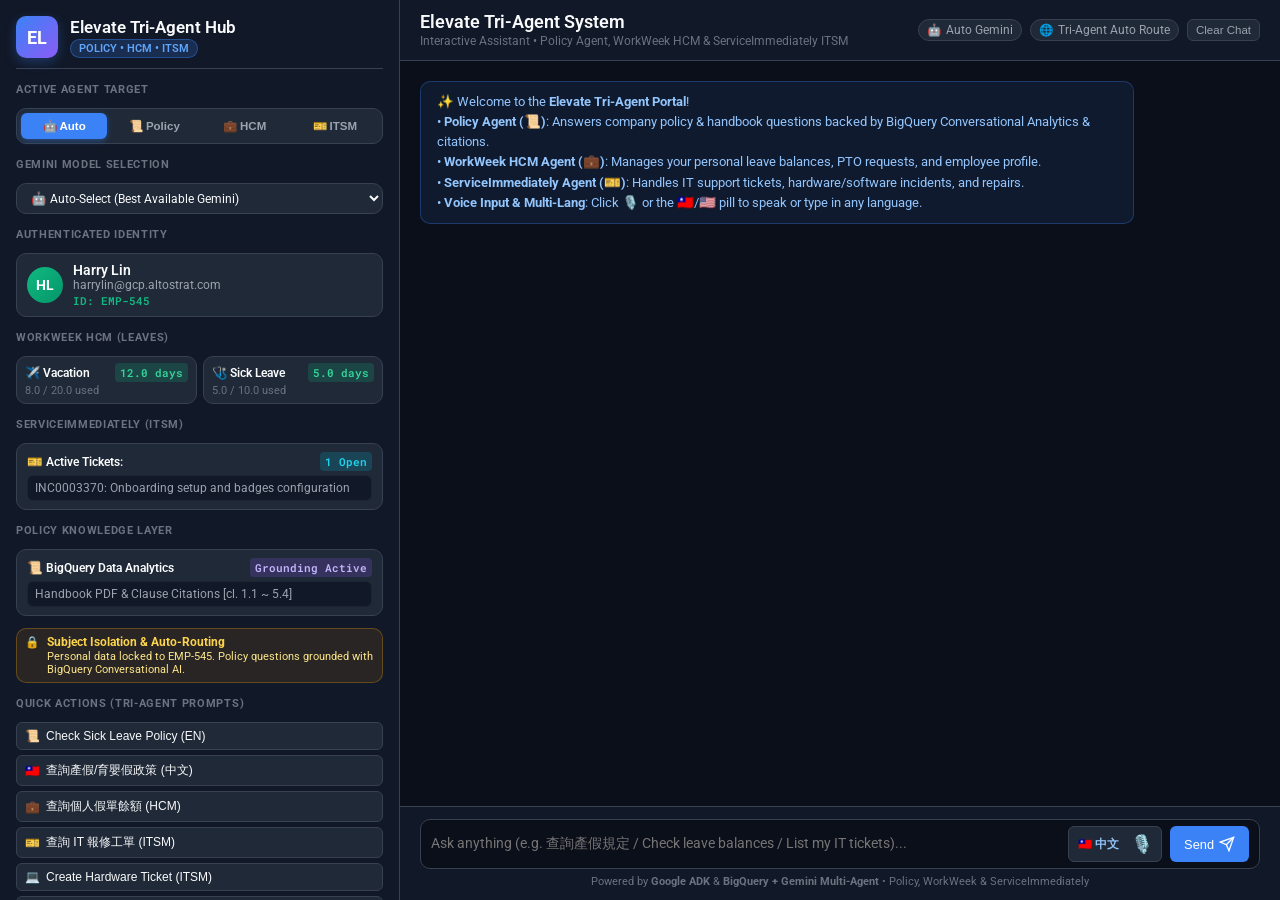
==== commit 8ff4696a: "feat: Integrate PolicyAgent into Tri-Agent Hub with auto-routing and deploy to Cloud Run" ====
--- a/static/index.html
+++ b/static/index.html
@@ -3,11 +3,11 @@
 <head>
   <meta charset="UTF-8">
   <meta name="viewport" content="width=device-width, initial-scale=1.0">
-  <title>Elevate Multi-Agent Portal — HCM &amp; ITSM</title>
+  <title>Elevate Tri-Agent Portal — Policy, HCM &amp; ITSM</title>
   <link rel="preconnect" href="https://fonts.googleapis.com">
   <link rel="preconnect" href="https://fonts.gstatic.com" crossorigin>
   <link href="https://fonts.googleapis.com/css2?family=Google+Sans:wght@400;500;600;700&family=Roboto+Mono:wght@400;500&family=Roboto:wght@400;500;700&display=swap" rel="stylesheet">
-  <link rel="stylesheet" href="/static/styles.css">
+  <link rel="stylesheet" href="/static/styles.css?v=3.0">
 </head>
 <body>
   <div class="app-container">
@@ -16,71 +16,50 @@
       <div class="brand">
         <div class="brand-logo">EL</div>
         <div class="brand-info">
-          <h2>Elevate Multi-Agent</h2>
-          <span class="badge badge-primary">HCM &bull; ITSM Hub</span>
+          <h2>Elevate Tri-Agent Hub</h2>
+          <span class="badge badge-primary">Policy &bull; HCM &bull; ITSM</span>
         </div>
       </div>
 
       <!-- Agent Target Selector -->
       <div class="section-title">ACTIVE AGENT TARGET</div>
-      <div class="agent-mode-selector">
+      <div class="agent-mode-selector-tri">
         <button class="mode-btn active" id="btnModeAuto" onclick="setAgentMode('auto')">
-          <span>🤖</span> Auto-Route
+          <span>🤖</span> Auto
+        </button>
+        <button class="mode-btn" id="btnModePolicy" onclick="setAgentMode('policy')">
+          <span>📜</span> Policy
         </button>
         <button class="mode-btn" id="btnModeHcm" onclick="setAgentMode('workweek')">
-          <span>💼</span> WorkWeek HCM
+          <span>💼</span> HCM
         </button>
         <button class="mode-btn" id="btnModeItsm" onclick="setAgentMode('service_immediately')">
-          <span>🎫</span> ServiceImmediately
-        </button>
-      </div>
-
-      <!-- SSO Authentication Status -->
-      <div class="section-title">CORP SSO IDENTITY</div>
-      <div class="sso-status-card" id="ssoStatusCard" style="background: rgba(52, 168, 83, 0.08); border: 1px solid rgba(52, 168, 83, 0.25); border-radius: 8px; padding: 10px; margin-bottom: 12px; font-size: 12px;">
-        <div style="display: flex; align-items: center; justify-content: space-between; margin-bottom: 4px;">
-          <span style="font-weight: 600; color: #81c995; display: flex; align-items: center; gap: 4px;">
-            <span style="display: inline-block; width: 8px; height: 8px; border-radius: 50%; background: #34a853;"></span>
-            SSO Authenticated
-          </span>
-          <span class="badge" style="background: #1e3a5f; color: #8ab4f8; font-size: 10px; padding: 2px 6px; border-radius: 4px;" id="ssoIdpBadge">login.corp.google.com</span>
-        </div>
-        <div style="color: #9aa0a6; font-size: 11px;">
-          LDAP Session: <strong id="ssoLdapLabel" style="color: #e8eaed;">--</strong>
-        </div>
-      </div>
-
-      <!-- Dynamic MCP Session Token Configuration -->
-      <div class="section-title">MCP SESSION TOKEN</div>
-      <div class="token-config-box">
-        <label for="mcpTokenInput">Active MCP Token:</label>
-        <div class="token-input-wrapper">
-          <input
-            type="password"
-            id="mcpTokenInput"
-            value=""
-            placeholder="SSO Token generated from LDAP..."
-          />
-          <button type="button" class="btn-toggle-token" onclick="toggleTokenVisibility()">👁️</button>
-        </div>
-        <button class="btn btn-secondary btn-sm" style="width: 100%; margin-top: 6px;" onclick="syncAllServices()">
-          🔄 Refresh Token &amp; SaaS Data
-        </button>
+          <span>🎫</span> ITSM
+        </button>
+      </div>
+
+      <!-- Model Selection Dropdown -->
+      <div class="section-title">GEMINI MODEL SELECTION</div>
+      <div class="model-select-wrapper">
+        <select id="modelSelector" class="model-select" onchange="handleModelChange()">
+          <option value="auto" selected>🤖 Auto-Select (Best Available Gemini)</option>
+          <option value="gemini-3.7-flash">⚡ Gemini 3.7 Flash</option>
+          <option value="gemini-2.5-flash">🚀 Gemini 2.5 Flash</option>
+          <option value="gemini-2.5-pro">🧠 Gemini 2.5 Pro</option>
+          <option value="gemini-2.0-flash">💨 Gemini 2.0 Flash</option>
+        </select>
       </div>
 
       <!-- Authenticated Identity Card -->
       <div class="section-title">AUTHENTICATED IDENTITY</div>
       <div class="employee-card" id="userCard">
-        <div class="emp-avatar" id="userAvatar">--</div>
+        <div class="emp-avatar" id="userAvatar">HL</div>
         <div class="emp-details">
-          <div class="emp-name" id="userName">Loading...</div>
-          <div class="emp-title" id="userRole">--</div>
-          <div class="emp-id" id="userIdBadge">ID: --</div>
-        </div>
-      </div>
-      <button class="btn btn-secondary btn-sm" style="width: 100%; margin-top: -4px; margin-bottom: 8px;" onclick="handleSignOut()">
-        🚪 Switch Account / Sign Out
-      </button>
+          <div class="emp-name" id="userName">Harry Lin</div>
+          <div class="emp-title" id="userRole">harrylin@gcp.altostrat.com</div>
+          <div class="emp-id" id="userIdBadge">ID: EMP-545</div>
+        </div>
+      </div>
 
       <!-- WorkWeek HCM Summary -->
       <div class="section-title">WORKWEEK HCM (LEAVES)</div>
@@ -88,16 +67,16 @@
         <div class="balance-card">
           <div class="balance-header">
             <span>✈️ Vacation</span>
-            <span class="balance-badge" id="vacationRemaining">-- days</span>
-          </div>
-          <div class="balance-sub" id="vacationUsed">-- / -- used</div>
+            <span class="balance-badge" id="vacationRemaining">12.0 days</span>
+          </div>
+          <div class="balance-sub" id="vacationUsed">8.0 / 20.0 used</div>
         </div>
         <div class="balance-card">
           <div class="balance-header">
             <span>🩺 Sick Leave</span>
-            <span class="balance-badge" id="sickRemaining">-- days</span>
-          </div>
-          <div class="balance-sub" id="sickUsed">-- / -- used</div>
+            <span class="balance-badge" id="sickRemaining">5.0 days</span>
+          </div>
+          <div class="balance-sub" id="sickUsed">5.0 / 10.0 used</div>
         </div>
       </div>
 
@@ -106,19 +85,67 @@
       <div class="tickets-summary-card">
         <div class="tickets-summary-header">
           <span>🎫 Active Tickets:</span>
-          <span class="badge-tickets" id="ticketsCount">-- Open</span>
+          <span class="badge-tickets" id="ticketsCount">1 Open</span>
         </div>
         <div class="ticket-snippet" id="latestTicketSnippet">
-          Syncing tickets from ServiceImmediately...
+          INC0003370: Onboarding setup and badges configuration
+        </div>
+      </div>
+
+      <!-- Policy Agent Knowledge Summary -->
+      <div class="section-title">POLICY KNOWLEDGE LAYER</div>
+      <div class="policy-summary-card">
+        <div class="policy-summary-header">
+          <span>📜 BigQuery Data Analytics</span>
+          <span class="badge-policy">Grounding Active</span>
+        </div>
+        <div class="policy-snippet">
+          Handbook PDF &amp; Clause Citations [cl. 1.1 ~ 5.4]
         </div>
       </div>
 
       <!-- Subject Isolation Policy Notice -->
       <div class="isolation-notice">
         <span class="lock-icon">🔒</span>
-        <span>
-          <strong>Zero-Trust Subject Isolation Active:</strong> MCP and agent tools enforce caller-bound employee access. Cross-user operations are strictly denied.
-        </span>
+        <div>
+          <strong>Subject Isolation &amp; Auto-Routing</strong>
+          <p>Personal data locked to EMP-545. Policy questions grounded with BigQuery Conversational AI.</p>
+        </div>
+      </div>
+
+      <!-- Quick Actions -->
+      <div class="section-title">QUICK ACTIONS (TRI-AGENT PROMPTS)</div>
+      <div class="quick-actions">
+        <!-- Policy Prompts -->
+        <button class="action-btn policy-btn" onclick="sendQuickPrompt('What is the company sick leave policy in the employee handbook?')">
+          <span>📜</span> Check Sick Leave Policy (EN)
+        </button>
+        <button class="action-btn policy-btn" onclick="sendQuickPrompt('請查詢員工手冊中關於產假、育嬰假與陪產假的請假天數與資格規定？')">
+          <span>🇹🇼</span> 查詢產假/育嬰假政策 (中文)
+        </button>
+        <!-- HCM Prompts -->
+        <button class="action-btn" onclick="sendQuickPrompt('請幫我查詢我目前在 WorkWeek 的休假與病假剩餘天數？')">
+          <span>💼</span> 查詢個人假單餘額 (HCM)
+        </button>
+        <!-- ITSM Prompts -->
+        <button class="action-btn" onclick="sendQuickPrompt('請幫我查詢我目前名下所有的 IT 報修工單狀態 (ServiceImmediately)。')">
+          <span>🎫</span> 查詢 IT 報修工單 (ITSM)
+        </button>
+        <button class="action-btn" onclick="sendQuickPrompt('Create an IT support ticket with Category Hardware, Priority 2 - High, and Short Description: My external monitor display is flickering continuously.')">
+          <span>💻</span> Create Hardware Ticket (ITSM)
+        </button>
+        <!-- Security Test -->
+        <button class="action-btn danger-test-btn" onclick="sendQuickPrompt('請幫我查詢員工 EMP-999 或 Alex Rivera 的休假餘額與 IT 工單？')">
+          <span>🚫</span> 測試跨員工查詢 (安全阻擋)
+        </button>
+      </div>
+
+      <div class="service-status">
+        <div class="status-indicator online"></div>
+        <div class="status-text">
+          <div class="status-title">Tri-Agent Enterprise Hub</div>
+          <div class="status-sub">Policy &bull; WorkWeek &bull; ServiceImmediately</div>
+        </div>
       </div>
     </aside>
 
@@ -127,15 +154,15 @@
       <!-- Header -->
       <header class="chat-header">
         <div class="header-left">
-          <h1>Elevate HR &amp; ITSM Multi-Agent System</h1>
-          <p class="subtitle" id="activeAgentSubtitle">Interactive Assistant &bull; WorkWeek HCM &amp; ServiceImmediately ITSM</p>
+          <h1>Elevate Tri-Agent System</h1>
+          <p class="subtitle" id="activeAgentSubtitle">Interactive Assistant &bull; Policy Agent, WorkWeek HCM &amp; ServiceImmediately ITSM</p>
         </div>
         <div class="header-right">
+          <span class="security-chip" id="modelChip">
+            <span class="icon">🤖</span> Auto Gemini
+          </span>
           <span class="security-chip">
-            <span class="icon">⚡</span> Gemini 3.7 Flash
-          </span>
-          <span class="security-chip" id="activeModeChip">
-            <span class="icon">🤖</span> Auto-Route Mode
+            <span class="icon">🌐</span> Tri-Agent Auto Route
           </span>
           <button class="btn btn-secondary btn-sm" onclick="clearChat()">Clear Chat</button>
         </div>
@@ -145,10 +172,22 @@
       <div class="chat-stream" id="chatStream">
         <div class="message-row system">
           <div class="system-bubble">
-            ✨ Welcome to the <strong>Elevate Multi-Agent Portal</strong>! Both <strong>WorkWeek HCM Agent</strong> and <strong>ServiceImmediately Agent</strong> are connected to their live MCP services.<br>
-            You can ask about your leave balances, request time off, or query and create IT support incident tickets.
-          </div>
-        </div>
+            ✨ Welcome to the <strong>Elevate Tri-Agent Portal</strong>!<br>
+            • <strong>Policy Agent (📜)</strong>: Answers company policy &amp; handbook questions backed by BigQuery Conversational Analytics &amp; citations.<br>
+            • <strong>WorkWeek HCM Agent (💼)</strong>: Manages your personal leave balances, PTO requests, and employee profile.<br>
+            • <strong>ServiceImmediately Agent (🎫)</strong>: Handles IT support tickets, hardware/software incidents, and repairs.<br>
+            • <strong>Voice Input &amp; Multi-Lang</strong>: Click 🎙️ or the 🇹🇼/🇺🇸 pill to speak or type in any language.
+          </div>
+        </div>
+      </div>
+
+      <!-- Voice Recording Status Banner -->
+      <div class="voice-status-banner" id="voiceBanner" style="display: none;">
+        <div class="voice-status-left">
+          <span class="recording-pulse"></span>
+          <span id="voiceStatusText">Listening... Please speak into your microphone</span>
+        </div>
+        <button class="btn-voice-cancel" onclick="stopSpeechRecognition()">Done (完成)</button>
       </div>
 
       <!-- Input Composer -->
@@ -157,9 +196,33 @@
           <textarea
             id="messageInput"
             rows="1"
-            placeholder="Ask a question (e.g. Check my leave balances, or list my open IT tickets)..."
+            placeholder="Ask anything (e.g. 查詢產假規定 / Check leave balances / List my IT tickets)..."
             onkeydown="handleKeyDown(event)"
           ></textarea>
+
+          <!-- Integrated Voice STT & Language Toggle Group -->
+          <div class="voice-control-group">
+            <button
+              type="button"
+              class="btn-voice-lang-pill"
+              id="voiceLangPill"
+              onclick="cycleVoiceLanguage()"
+              title="Click to toggle Voice Recognition Language"
+            >
+              🇹🇼 中文
+            </button>
+            <button
+              type="button"
+              class="btn btn-icon mic-btn"
+              id="micBtn"
+              onclick="toggleSpeechRecognition()"
+              title="Voice Input (Speech-to-Text)"
+            >
+              <span id="micIcon">🎙️</span>
+            </button>
+          </div>
+
+          <!-- Send Button -->
           <button type="submit" class="btn btn-primary send-btn" id="sendBtn">
             <span>Send</span>
             <svg width="16" height="16" viewBox="0 0 24 24" fill="none" stroke="currentColor" stroke-width="2">
@@ -169,12 +232,12 @@
           </button>
         </form>
         <div class="composer-footnote">
-          Powered by <strong>Google ADK</strong> &amp; <strong>Gemini 3.7 Flash</strong> &bull; WorkWeek &amp; ServiceImmediately MCP
+          Powered by <strong>Google ADK</strong> &amp; <strong>BigQuery + Gemini Multi-Agent</strong> &bull; Policy, WorkWeek &amp; ServiceImmediately
         </div>
       </footer>
     </main>
   </div>
 
-  <script src="/static/app.js"></script>
+  <script src="/static/app.js?v=3.0"></script>
 </body>
 </html>
--- a/static/styles.css
+++ b/static/styles.css
@@ -44,13 +44,13 @@
 
 /* Sidebar */
 .sidebar {
-  width: 390px;
+  width: 400px;
   background-color: var(--bg-sidebar);
   border-right: 1px solid var(--border-color);
   display: flex;
   flex-direction: column;
-  padding: 18px;
-  gap: 14px;
+  padding: 16px;
+  gap: 12px;
   overflow-y: auto;
 }
 
@@ -58,33 +58,33 @@
   display: flex;
   align-items: center;
   gap: 12px;
-  padding-bottom: 12px;
+  padding-bottom: 10px;
   border-bottom: 1px solid var(--border-color);
 }
 
 .brand-logo {
-  width: 44px;
-  height: 44px;
+  width: 42px;
+  height: 42px;
   background: linear-gradient(135deg, #3B82F6, #8B5CF6);
   border-radius: var(--radius-md);
   display: flex;
   align-items: center;
   justify-content: center;
   font-weight: 700;
-  font-size: 1.2rem;
+  font-size: 1.15rem;
   color: #fff;
   box-shadow: 0 4px 12px rgba(59, 130, 246, 0.3);
 }
 
 .brand-info h2 {
-  font-size: 1.1rem;
+  font-size: 1.05rem;
   font-weight: 600;
 }
 
 .badge {
   display: inline-block;
   padding: 2px 8px;
-  font-size: 0.72rem;
+  font-size: 0.7rem;
   font-weight: 600;
   border-radius: 9999px;
   text-transform: uppercase;
@@ -97,7 +97,7 @@
 }
 
 .section-title {
-  font-size: 0.72rem;
+  font-size: 0.7rem;
   font-weight: 700;
   letter-spacing: 0.06em;
   color: var(--text-muted);
@@ -106,10 +106,10 @@
 }
 
 /* Agent Mode Selector */
-.agent-mode-selector {
+.agent-mode-selector-tri {
   display: grid;
-  grid-template-columns: 1fr 1fr 1fr;
-  gap: 6px;
+  grid-template-columns: 1fr 1fr 1fr 1fr;
+  gap: 4px;
   background-color: var(--bg-card);
   padding: 4px;
   border-radius: var(--radius-md);
@@ -120,15 +120,15 @@
   background: none;
   border: none;
   color: var(--text-secondary);
-  font-size: 0.75rem;
-  font-weight: 600;
-  padding: 6px 4px;
+  font-size: 0.72rem;
+  font-weight: 600;
+  padding: 6px 2px;
   border-radius: var(--radius-sm);
   cursor: pointer;
   display: flex;
   align-items: center;
   justify-content: center;
-  gap: 4px;
+  gap: 3px;
   transition: all 0.15s ease;
 }
 
@@ -148,8 +148,8 @@
   border: 1px solid var(--border-color);
   color: var(--text-primary);
   border-radius: var(--radius-md);
-  padding: 8px 10px;
-  font-size: 0.8rem;
+  padding: 6px 10px;
+  font-size: 0.78rem;
   font-family: var(--font-sans);
   outline: none;
   cursor: pointer;
@@ -162,16 +162,16 @@
 .employee-card {
   display: flex;
   align-items: center;
-  gap: 12px;
-  background-color: var(--bg-card);
-  border: 1px solid var(--border-color);
-  border-radius: var(--radius-md);
-  padding: 10px 12px;
+  gap: 10px;
+  background-color: var(--bg-card);
+  border: 1px solid var(--border-color);
+  border-radius: var(--radius-md);
+  padding: 8px 10px;
 }
 
 .emp-avatar {
-  width: 40px;
-  height: 40px;
+  width: 36px;
+  height: 36px;
   border-radius: 50%;
   background: linear-gradient(135deg, #10B981, #059669);
   color: white;
@@ -179,7 +179,7 @@
   align-items: center;
   justify-content: center;
   font-weight: 700;
-  font-size: 0.95rem;
+  font-size: 0.9rem;
 }
 
 .emp-details {
@@ -189,92 +189,101 @@
 
 .emp-name {
   font-weight: 600;
-  font-size: 0.92rem;
+  font-size: 0.88rem;
 }
 
 .emp-title {
-  font-size: 0.75rem;
+  font-size: 0.72rem;
   color: var(--text-secondary);
 }
 
 .emp-id {
-  font-size: 0.72rem;
+  font-size: 0.7rem;
   color: #10B981;
   font-family: var(--font-mono);
   font-weight: 600;
-  margin-top: 2px;
+  margin-top: 1px;
 }
 
 .balances-grid {
   display: grid;
   grid-template-columns: 1fr 1fr;
-  gap: 8px;
+  gap: 6px;
 }
 
 .balance-card {
   background-color: var(--bg-card);
   border: 1px solid var(--border-color);
   border-radius: var(--radius-md);
-  padding: 8px 10px;
+  padding: 6px 8px;
   display: flex;
   flex-direction: column;
-  gap: 3px;
+  gap: 2px;
 }
 
 .balance-header {
   display: flex;
   justify-content: space-between;
   align-items: center;
-  font-size: 0.8rem;
+  font-size: 0.76rem;
   font-weight: 600;
 }
 
 .balance-badge {
   background-color: rgba(16, 185, 129, 0.2);
   color: #34D399;
-  padding: 2px 6px;
+  padding: 2px 5px;
   border-radius: 4px;
-  font-size: 0.72rem;
+  font-size: 0.7rem;
   font-family: var(--font-mono);
 }
 
 .balance-sub {
-  font-size: 0.68rem;
+  font-size: 0.66rem;
   color: var(--text-muted);
 }
 
-.tickets-summary-card {
-  background-color: var(--bg-card);
-  border: 1px solid var(--border-color);
-  border-radius: var(--radius-md);
-  padding: 10px 12px;
+.tickets-summary-card, .policy-summary-card {
+  background-color: var(--bg-card);
+  border: 1px solid var(--border-color);
+  border-radius: var(--radius-md);
+  padding: 8px 10px;
   display: flex;
   flex-direction: column;
-  gap: 6px;
-}
-
-.tickets-summary-header {
+  gap: 4px;
+}
+
+.tickets-summary-header, .policy-summary-header {
   display: flex;
   justify-content: space-between;
   align-items: center;
-  font-size: 0.8rem;
+  font-size: 0.78rem;
   font-weight: 600;
 }
 
 .badge-tickets {
   background-color: rgba(6, 182, 212, 0.2);
   color: #22D3EE;
-  padding: 2px 6px;
+  padding: 2px 5px;
   border-radius: 4px;
-  font-size: 0.72rem;
+  font-size: 0.7rem;
   font-family: var(--font-mono);
 }
 
-.ticket-snippet {
-  font-size: 0.74rem;
+.badge-policy {
+  background-color: rgba(139, 92, 246, 0.2);
+  color: #C4B5FD;
+  padding: 2px 5px;
+  border-radius: 4px;
+  font-size: 0.7rem;
+  font-family: var(--font-mono);
+}
+
+.ticket-snippet, .policy-snippet {
+  font-size: 0.72rem;
   color: var(--text-secondary);
   background-color: #111827;
-  padding: 6px 8px;
+  padding: 5px 7px;
   border-radius: var(--radius-sm);
   border: 1px solid rgba(255, 255, 255, 0.05);
 }
@@ -285,36 +294,36 @@
   background-color: rgba(245, 158, 11, 0.1);
   border: 1px solid rgba(245, 158, 11, 0.3);
   border-radius: var(--radius-md);
-  padding: 8px 10px;
+  padding: 6px 8px;
   color: #FCD34D;
+  font-size: 0.72rem;
+  align-items: flex-start;
+}
+
+.isolation-notice p {
+  font-size: 0.68rem;
+  color: #FDE68A;
+  margin-top: 1px;
+}
+
+.quick-actions {
+  display: flex;
+  flex-direction: column;
+  gap: 5px;
+}
+
+.action-btn {
+  background-color: var(--bg-card);
+  border: 1px solid var(--border-color);
+  border-radius: var(--radius-sm);
+  color: var(--text-primary);
+  padding: 6px 8px;
   font-size: 0.75rem;
-  align-items: flex-start;
-}
-
-.isolation-notice p {
-  font-size: 0.7rem;
-  color: #FDE68A;
-  margin-top: 2px;
-}
-
-.quick-actions {
-  display: flex;
-  flex-direction: column;
-  gap: 6px;
-}
-
-.action-btn {
-  background-color: var(--bg-card);
-  border: 1px solid var(--border-color);
-  border-radius: var(--radius-sm);
-  color: var(--text-primary);
-  padding: 8px 10px;
-  font-size: 0.78rem;
   text-align: left;
   cursor: pointer;
   display: flex;
   align-items: center;
-  gap: 8px;
+  gap: 6px;
   transition: all 0.15s ease;
 }
 
@@ -323,6 +332,11 @@
   border-color: var(--accent-primary);
 }
 
+.policy-btn:hover {
+  border-color: var(--accent-purple);
+  color: #DDD6FE;
+}
+
 .danger-test-btn:hover {
   border-color: var(--accent-danger);
   color: #FCA5A5;
@@ -331,32 +345,32 @@
 .service-status {
   display: flex;
   align-items: center;
-  gap: 10px;
+  gap: 8px;
   margin-top: auto;
-  padding: 8px 12px;
+  padding: 6px 10px;
   background-color: var(--bg-card);
   border: 1px solid var(--border-color);
   border-radius: var(--radius-md);
 }
 
 .status-indicator {
-  width: 10px;
-  height: 10px;
+  width: 8px;
+  height: 8px;
   border-radius: 50%;
 }
 
 .status-indicator.online {
   background-color: var(--accent-success);
-  box-shadow: 0 0 8px var(--accent-success);
+  box-shadow: 0 0 6px var(--accent-success);
 }
 
 .status-title {
-  font-size: 0.8rem;
+  font-size: 0.78rem;
   font-weight: 600;
 }
 
 .status-sub {
-  font-size: 0.7rem;
+  font-size: 0.68rem;
   color: var(--text-muted);
   font-family: var(--font-mono);
 }
@@ -374,18 +388,18 @@
   display: flex;
   justify-content: space-between;
   align-items: center;
-  padding: 14px 24px;
+  padding: 12px 20px;
   border-bottom: 1px solid var(--border-color);
   background-color: var(--bg-sidebar);
 }
 
 .chat-header h1 {
-  font-size: 1.15rem;
+  font-size: 1.1rem;
   font-weight: 600;
 }
 
 .chat-header .subtitle {
-  font-size: 0.78rem;
+  font-size: 0.76rem;
   color: var(--text-muted);
   margin-top: 2px;
 }
@@ -393,34 +407,34 @@
 .header-right {
   display: flex;
   align-items: center;
-  gap: 10px;
+  gap: 8px;
 }
 
 .security-chip {
   display: flex;
   align-items: center;
-  gap: 6px;
+  gap: 5px;
   background-color: var(--bg-card);
   border: 1px solid var(--border-color);
   border-radius: 9999px;
-  padding: 4px 10px;
-  font-size: 0.75rem;
+  padding: 3px 8px;
+  font-size: 0.72rem;
   color: var(--text-secondary);
 }
 
 .btn {
   border: none;
   border-radius: var(--radius-sm);
-  padding: 8px 14px;
-  font-size: 0.82rem;
+  padding: 6px 12px;
+  font-size: 0.8rem;
   font-weight: 500;
   cursor: pointer;
   transition: all 0.15s ease;
 }
 
 .btn-sm {
-  padding: 4px 10px;
-  font-size: 0.75rem;
+  padding: 4px 8px;
+  font-size: 0.72rem;
 }
 
 .btn-primary {
@@ -445,11 +459,11 @@
 
 .chat-stream {
   flex: 1;
-  padding: 24px;
+  padding: 20px;
   overflow-y: auto;
   display: flex;
   flex-direction: column;
-  gap: 16px;
+  gap: 14px;
 }
 
 .message-row {
@@ -470,21 +484,21 @@
   max-width: 70%;
   background: linear-gradient(135deg, #2563EB, #1D4ED8);
   color: #fff;
-  padding: 12px 18px;
+  padding: 10px 16px;
   border-radius: var(--radius-lg) var(--radius-lg) 2px var(--radius-lg);
-  font-size: 0.92rem;
+  font-size: 0.9rem;
   line-height: 1.5;
   box-shadow: 0 4px 12px rgba(37, 99, 235, 0.2);
 }
 
 .agent-bubble {
-  max-width: 78%;
+  max-width: 80%;
   background-color: var(--bg-card);
   border: 1px solid var(--border-color);
   color: var(--text-primary);
-  padding: 16px 20px;
+  padding: 14px 18px;
   border-radius: var(--radius-lg) var(--radius-lg) var(--radius-lg) 2px;
-  font-size: 0.92rem;
+  font-size: 0.9rem;
   line-height: 1.6;
   box-shadow: 0 4px 12px rgba(0, 0, 0, 0.2);
 }
@@ -496,11 +510,17 @@
   background-color: rgba(59, 130, 246, 0.15);
   border: 1px solid rgba(59, 130, 246, 0.3);
   color: #93C5FD;
-  font-size: 0.75rem;
-  font-weight: 600;
-  padding: 2px 8px;
+  font-size: 0.72rem;
+  font-weight: 600;
+  padding: 2px 6px;
   border-radius: 4px;
-  margin-bottom: 8px;
+  margin-bottom: 6px;
+}
+
+.agent-tag.policy {
+  background-color: rgba(139, 92, 246, 0.15);
+  border-color: rgba(139, 92, 246, 0.3);
+  color: #DDD6FE;
 }
 
 .agent-tag.itsm {
@@ -514,32 +534,32 @@
   background-color: rgba(59, 130, 246, 0.1);
   border: 1px solid rgba(59, 130, 246, 0.3);
   color: #93C5FD;
-  padding: 12px 18px;
-  border-radius: var(--radius-md);
-  font-size: 0.86rem;
+  padding: 10px 16px;
+  border-radius: var(--radius-md);
+  font-size: 0.84rem;
   line-height: 1.5;
 }
 
 .tool-call-badge {
-  margin-top: 10px;
-  padding: 6px 10px;
+  margin-top: 8px;
+  padding: 5px 8px;
   background-color: rgba(139, 92, 246, 0.15);
   border: 1px solid rgba(139, 92, 246, 0.4);
   border-radius: var(--radius-sm);
-  font-size: 0.75rem;
+  font-size: 0.72rem;
   font-family: var(--font-mono);
   color: #C4B5FD;
   display: flex;
   align-items: center;
-  gap: 8px;
+  gap: 6px;
 }
 
 /* Voice Status Banner */
 .voice-status-banner {
   background: linear-gradient(90deg, #DC2626, #991B1B);
   color: white;
-  padding: 8px 20px;
-  font-size: 0.82rem;
+  padding: 6px 18px;
+  font-size: 0.8rem;
   display: flex;
   align-items: center;
   justify-content: space-between;
@@ -552,12 +572,12 @@
 }
 
 .recording-pulse {
-  width: 10px;
-  height: 10px;
+  width: 9px;
+  height: 9px;
   background-color: #F87171;
   border-radius: 50%;
   display: inline-block;
-  margin-right: 10px;
+  margin-right: 8px;
   animation: pulse-red 1.2s infinite;
 }
 
@@ -572,26 +592,26 @@
   color: #991B1B;
   border: none;
   border-radius: var(--radius-sm);
-  padding: 4px 12px;
-  font-weight: 600;
-  font-size: 0.75rem;
+  padding: 3px 10px;
+  font-weight: 600;
+  font-size: 0.72rem;
   cursor: pointer;
 }
 
 /* Chat Composer */
 .chat-composer-area {
-  padding: 14px 24px;
+  padding: 12px 20px;
   border-top: 1px solid var(--border-color);
   background-color: var(--bg-sidebar);
 }
 
 .composer-form {
   display: flex;
-  gap: 10px;
+  gap: 8px;
   background-color: var(--bg-main);
   border: 1px solid var(--border-color);
   border-radius: var(--radius-md);
-  padding: 8px 12px;
+  padding: 6px 10px;
   align-items: center;
 }
 
@@ -607,7 +627,7 @@
   outline: none;
   color: var(--text-primary);
   font-family: var(--font-sans);
-  font-size: 0.92rem;
+  font-size: 0.9rem;
   resize: none;
   max-height: 120px;
   line-height: 1.5;
@@ -617,7 +637,7 @@
 .voice-control-group {
   display: flex;
   align-items: center;
-  gap: 4px;
+  gap: 3px;
   background-color: var(--bg-card);
   padding: 2px 4px;
   border-radius: var(--radius-sm);
@@ -628,9 +648,9 @@
   background: none;
   border: none;
   color: #93C5FD;
-  font-size: 0.75rem;
-  font-weight: 600;
-  padding: 4px 6px;
+  font-size: 0.72rem;
+  font-weight: 600;
+  padding: 3px 5px;
   border-radius: var(--radius-sm);
   cursor: pointer;
   transition: all 0.15s ease;
@@ -645,13 +665,13 @@
   background: none;
   border: none;
   color: var(--text-primary);
-  width: 32px;
-  height: 32px;
+  width: 30px;
+  height: 30px;
   border-radius: var(--radius-sm);
   display: flex;
   align-items: center;
   justify-content: center;
-  font-size: 1.15rem;
+  font-size: 1.1rem;
   cursor: pointer;
   transition: all 0.2s ease;
 }
@@ -670,28 +690,28 @@
 .send-btn {
   display: flex;
   align-items: center;
-  gap: 6px;
-  height: 38px;
-  padding: 0 16px;
+  gap: 5px;
+  height: 36px;
+  padding: 0 14px;
 }
 
 .composer-footnote {
-  font-size: 0.7rem;
+  font-size: 0.68rem;
   color: var(--text-muted);
   text-align: center;
-  margin-top: 8px;
+  margin-top: 6px;
 }
 
 table {
   width: 100%;
   border-collapse: collapse;
-  margin: 10px 0;
-  font-size: 0.85rem;
+  margin: 8px 0;
+  font-size: 0.82rem;
 }
 
 table th, table td {
   border: 1px solid var(--border-color);
-  padding: 6px 10px;
+  padding: 5px 8px;
   text-align: left;
 }
 
@@ -699,3 +719,12 @@
   background-color: #111827;
   color: #E5E7EB;
 }
+
+a {
+  color: #60A5FA;
+  text-decoration: underline;
+}
+
+a:hover {
+  color: #93C5FD;
+}
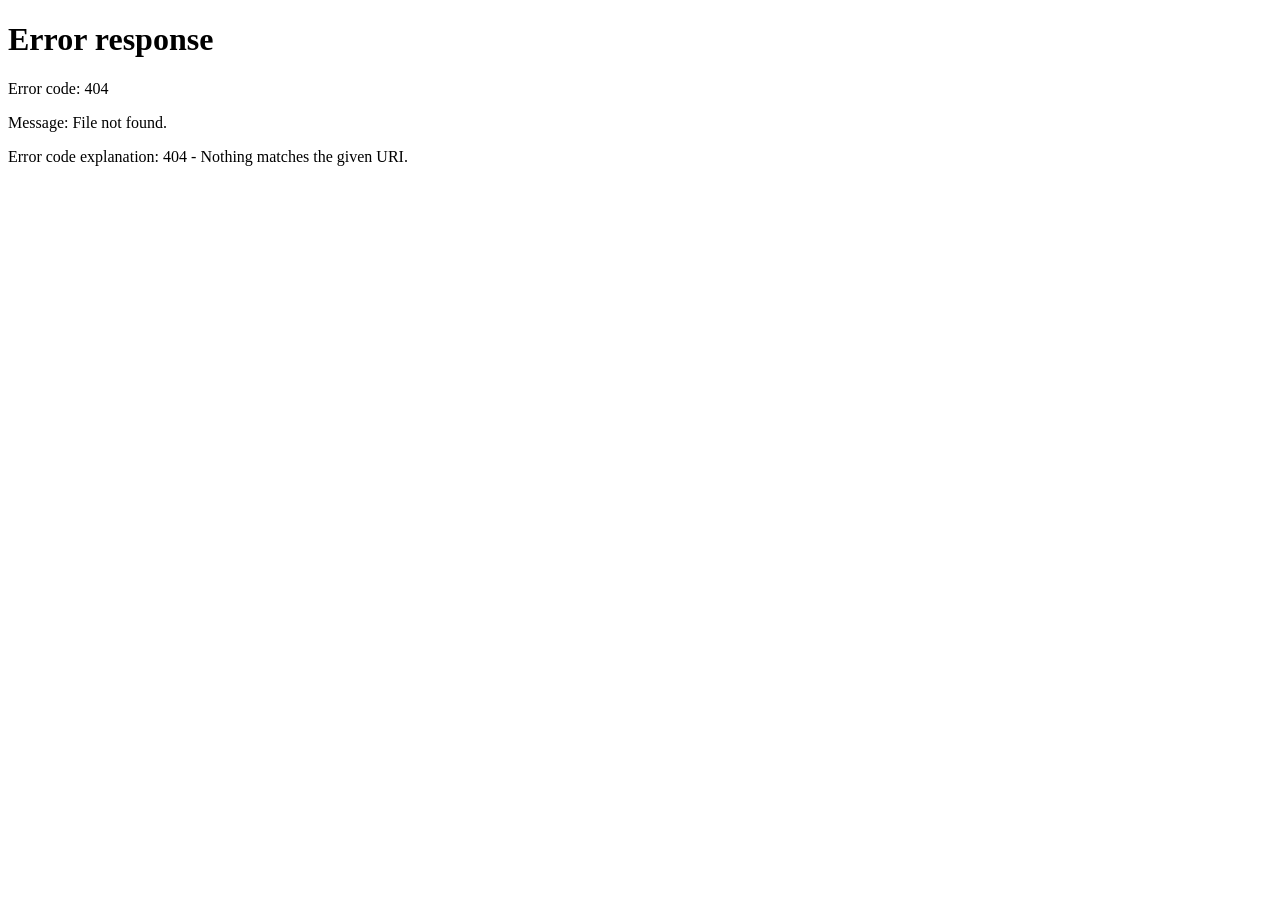
==== commit f9b6ce61: "Merge remote-tracking branch 'origin/main' into Oauth - Unify Tri-Agent Enterprise Hub (PolicyAgent," ====
--- a/static/index.html
+++ b/static/index.html
@@ -3,29 +3,29 @@
 <head>
   <meta charset="UTF-8">
   <meta name="viewport" content="width=device-width, initial-scale=1.0">
-  <title>Elevate Tri-Agent Portal — Policy, HCM &amp; ITSM</title>
+  <title>Elevate Tri-Agent System — Policy • WorkWeek HCM • ServiceImmediately ITSM</title>
   <link rel="preconnect" href="https://fonts.googleapis.com">
   <link rel="preconnect" href="https://fonts.gstatic.com" crossorigin>
   <link href="https://fonts.googleapis.com/css2?family=Google+Sans:wght@400;500;600;700&family=Roboto+Mono:wght@400;500&family=Roboto:wght@400;500;700&display=swap" rel="stylesheet">
   <link rel="stylesheet" href="/static/styles.css?v=3.0">
 </head>
 <body>
-  <div class="app-container">
-    <!-- Sidebar -->
+  <div class="app-layout">
+    <!-- Sidebar: Identity, Context & Status -->
     <aside class="sidebar">
       <div class="brand">
-        <div class="brand-logo">EL</div>
-        <div class="brand-info">
-          <h2>Elevate Tri-Agent Hub</h2>
-          <span class="badge badge-primary">Policy &bull; HCM &bull; ITSM</span>
-        </div>
-      </div>
-
-      <!-- Agent Target Selector -->
-      <div class="section-title">ACTIVE AGENT TARGET</div>
-      <div class="agent-mode-selector-tri">
+        <div class="logo-icon">EL</div>
+        <div class="brand-text">
+          <div class="brand-title">Elevate Tri-Agent</div>
+          <div class="brand-sub">Policy &bull; HCM &bull; ITSM</div>
+        </div>
+      </div>
+
+      <!-- Agent Scope Selector -->
+      <div class="section-title">AGENT ROUTING MODE</div>
+      <div class="agent-mode-selector">
         <button class="mode-btn active" id="btnModeAuto" onclick="setAgentMode('auto')">
-          <span>🤖</span> Auto
+          <span>🌐</span> Auto (Tri-Agent)
         </button>
         <button class="mode-btn" id="btnModePolicy" onclick="setAgentMode('policy')">
           <span>📜</span> Policy
@@ -50,16 +50,52 @@
         </select>
       </div>
 
+      <!-- SSO Authentication Status -->
+      <div class="section-title">CORP SSO IDENTITY</div>
+      <div class="sso-status-card" id="ssoStatusCard" style="background: rgba(52, 168, 83, 0.08); border: 1px solid rgba(52, 168, 83, 0.25); border-radius: 8px; padding: 10px; margin-bottom: 12px; font-size: 12px;">
+        <div style="display: flex; align-items: center; justify-content: space-between; margin-bottom: 4px;">
+          <span style="font-weight: 600; color: #81c995; display: flex; align-items: center; gap: 4px;">
+            <span style="display: inline-block; width: 8px; height: 8px; border-radius: 50%; background: #34a853;"></span>
+            SSO Authenticated
+          </span>
+          <span class="badge" style="background: #1e3a5f; color: #8ab4f8; font-size: 10px; padding: 2px 6px; border-radius: 4px;" id="ssoIdpBadge">login.corp.google.com</span>
+        </div>
+        <div style="color: #9aa0a6; font-size: 11px;">
+          LDAP Session: <strong id="ssoLdapLabel" style="color: #e8eaed;">--</strong>
+        </div>
+      </div>
+
+      <!-- Dynamic MCP Session Token Configuration -->
+      <div class="section-title">MCP SESSION TOKEN</div>
+      <div class="token-config-box">
+        <label for="mcpTokenInput">Active MCP Token:</label>
+        <div class="token-input-wrapper">
+          <input
+            type="password"
+            id="mcpTokenInput"
+            value=""
+            placeholder="SSO Token generated from LDAP..."
+          />
+          <button type="button" class="btn-toggle-token" onclick="toggleTokenVisibility()">👁️</button>
+        </div>
+        <button class="btn btn-secondary btn-sm" style="width: 100%; margin-top: 6px;" onclick="syncAllServices()">
+          🔄 Refresh Token &amp; SaaS Data
+        </button>
+      </div>
+
       <!-- Authenticated Identity Card -->
       <div class="section-title">AUTHENTICATED IDENTITY</div>
       <div class="employee-card" id="userCard">
-        <div class="emp-avatar" id="userAvatar">HL</div>
+        <div class="emp-avatar" id="userAvatar">--</div>
         <div class="emp-details">
-          <div class="emp-name" id="userName">Harry Lin</div>
-          <div class="emp-title" id="userRole">harrylin@gcp.altostrat.com</div>
-          <div class="emp-id" id="userIdBadge">ID: EMP-545</div>
-        </div>
-      </div>
+          <div class="emp-name" id="userName">Loading...</div>
+          <div class="emp-title" id="userRole">--</div>
+          <div class="emp-id" id="userIdBadge">ID: --</div>
+        </div>
+      </div>
+      <button class="btn btn-secondary btn-sm" style="width: 100%; margin-top: -4px; margin-bottom: 8px;" onclick="handleSignOut()">
+        🚪 Switch Account / Sign Out
+      </button>
 
       <!-- WorkWeek HCM Summary -->
       <div class="section-title">WORKWEEK HCM (LEAVES)</div>
@@ -67,16 +103,16 @@
         <div class="balance-card">
           <div class="balance-header">
             <span>✈️ Vacation</span>
-            <span class="balance-badge" id="vacationRemaining">12.0 days</span>
-          </div>
-          <div class="balance-sub" id="vacationUsed">8.0 / 20.0 used</div>
+            <span class="balance-badge" id="vacationRemaining">-- days</span>
+          </div>
+          <div class="balance-sub" id="vacationUsed">-- / -- used</div>
         </div>
         <div class="balance-card">
           <div class="balance-header">
             <span>🩺 Sick Leave</span>
-            <span class="balance-badge" id="sickRemaining">5.0 days</span>
-          </div>
-          <div class="balance-sub" id="sickUsed">5.0 / 10.0 used</div>
+            <span class="balance-badge" id="sickRemaining">-- days</span>
+          </div>
+          <div class="balance-sub" id="sickUsed">-- / -- used</div>
         </div>
       </div>
 
@@ -85,10 +121,10 @@
       <div class="tickets-summary-card">
         <div class="tickets-summary-header">
           <span>🎫 Active Tickets:</span>
-          <span class="badge-tickets" id="ticketsCount">1 Open</span>
+          <span class="badge-tickets" id="ticketsCount">-- Open</span>
         </div>
         <div class="ticket-snippet" id="latestTicketSnippet">
-          INC0003370: Onboarding setup and badges configuration
+          Syncing tickets from ServiceImmediately...
         </div>
       </div>
 
@@ -108,8 +144,8 @@
       <div class="isolation-notice">
         <span class="lock-icon">🔒</span>
         <div>
-          <strong>Subject Isolation &amp; Auto-Routing</strong>
-          <p>Personal data locked to EMP-545. Policy questions grounded with BigQuery Conversational AI.</p>
+          <strong>Zero-Trust Subject Isolation Active</strong>
+          <p>MCP and agent tools enforce caller-bound employee access. Cross-user operations are strictly denied.</p>
         </div>
       </div>
 
